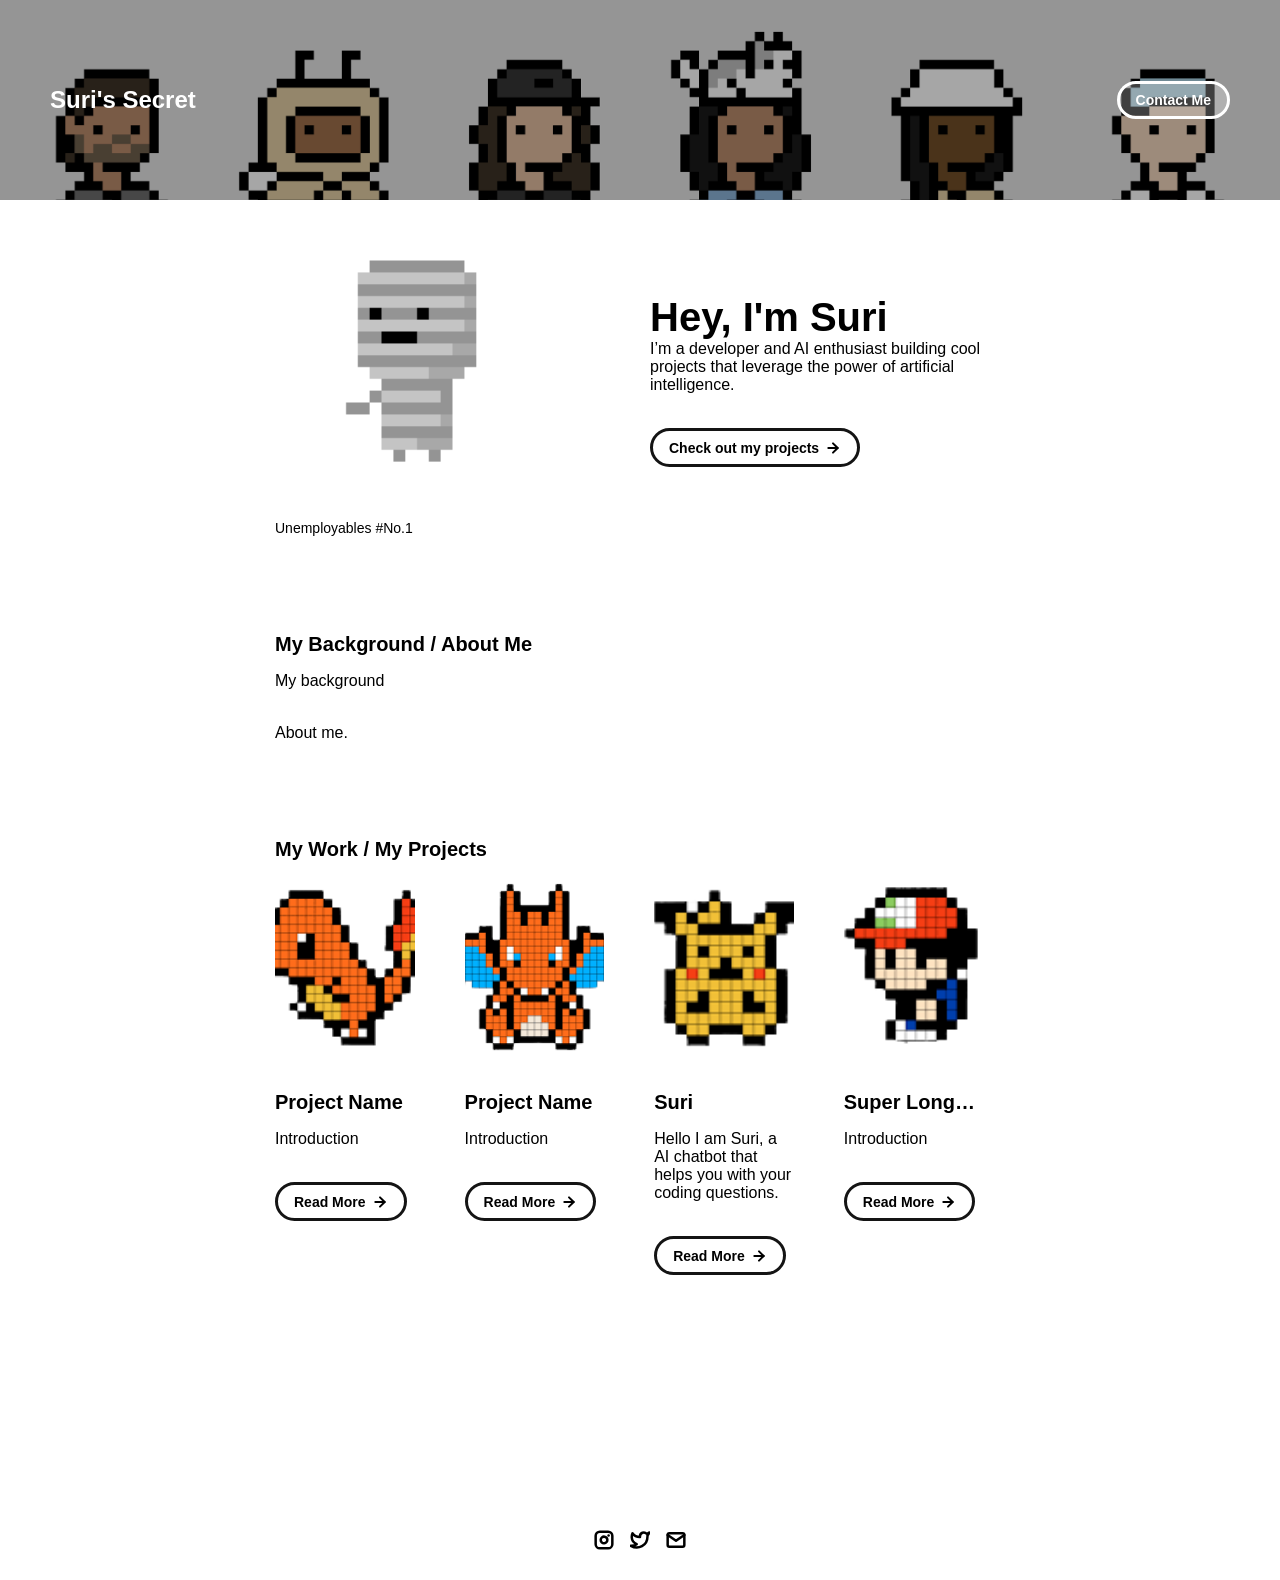
==== index.html @ 91a8538d "css adjust" ====
<!DOCTYPE html>
<html lang="en">
	<head>
		<meta charset="utf-8">

    <!-- 
      TODO

      Upload your Unemployable (or whatever photo you like) to the assets/images folder
      and change the name of the image below to match the uploaded one

      Change the title in the <title> tag to whatever you would like the title of your portfolio to be

      This should be the same across all pages.
     -->
    <link rel="icon" href="./assets/images/p7.png" />
		<title>Suri's Secret</title>
    <meta name="description" content="A portfolio template for the Unemployables community.">
    <meta name="viewport" content="width=device-width, initial-scale=1" />

		<link rel="stylesheet" href="./css/layout.css">
    <link rel="stylesheet" href="./css/typography.css">
    <link rel="stylesheet" href="./css/utilities.css">

		<script defer src="./js/script.js"></script>
	</head>
	<body>
    <!-- NAVBAR -->
    <div class="navbar">
      <a class="nav-title-link" href="./index.html">
        <!-- TODO - Change the "Portfolio Title" to whatever you want displayed in the top left -->
        <span class="nav-title">Suri's Secret</span>
         <!-- TODO - Change the email after 'mailto:' to your email address for contact -->
        <a class="button" href="mailto:whitevans.eth@gmail.com">
          <span class="button-text">Contact Me</span>
        </a>
      </a>
    </div>

    <!-- MAIN PAGE CONTENT -->
    <div id="main-content">

      <!-- PORTFOLIO HEADER -->
      <div id="portfolio-header">
        <div id="portfolio-header-image-container">
          <!-- 
            TODO

            - Change the img "src" attribute to point to the Unemployable image you uploaded (or whatever image).
            - Change the number to point to your Unemployable & replace the OpenSea link with your own
            - If you aren't using an Unemployable as your image, remove the entire "a" element
          -->
          <img src="./assets/images/1.png" class="portfolio-header-image">
          <a class="no-underline" target="_blank" href="https://opensea.io/assets/0xe0be388ab81c47b0f098d2030a1c9ef190691a8a/1311">
            <span class="image-caption">Unemployables #No.1</span>
          </a>
        </div>

          <!-- 
            TODO

            - Change the main-title to whatver you want
            - Change the body-text after that to a quick introduction to what you do
            - Edit the button text if you feel like it. It will link to the projects section below.
          -->
        <div id="portfolio-header-text-container">
            <div class="header-text">
              <span class="main-title">Hey, I'm Suri</span>
              <div class="body-text">I’m a developer and AI enthusiast building cool projects that leverage the power of artificial intelligence.</div>
            </div>
            <a class="button" id="my-work-link">
              <span class="button-text">Check out my projects</span> 
              <image src="./assets/icons/arrow-right.svg" class="right-arrow-icon"/>
            </a>
        </div>
      </div>

      <!-- ABOUT SECTION -->
      <!-- 
        TODO

        - Change the subheader-text to whatever header you want
        - Add paragraphs using the <div class="body-text"></div> elements in the "about-section-content"
      -->
      <div id="about-section">
        <span class="subheader-text">My Background / About Me</span>
        <div class="about-section-content">
          <div class="body-text">My background</div>
          <div class="body-text">About me.</div>
        </div>
      </div>

      <!-- PROJECTS / MY WORK SECTION -->
      <div id="my-work-section">
        <!-- TODO - Change the subheader-text to whatever you want the Projects section header to say -->
        <span class="subheader-text">My Work / My Projects</span>

        <div class="projects-container">
          <!-- 
            TODO

            This is where the project cards live. Here's a base level project card for you to copy:
            <div class="project-card">
              <img src="./assets/images/IMAGE_NAME" class="project-image">
              <div class="project-card-text-container">
                <div class="subheader-text project-title">PROJECT_NAME</div>
                <div class="body-text project-card-text">SMALL_PROJECT_DESCRIPTION</div>
              </div>
              <a class="button" href="./project-pages/PROJECT_PAGE_NAME.html">
                <span class="button-text">Read More</span>
                <image src="./assets/icons/arrow-right.svg" class="right-arrow-icon"/>
              </a>
            </div>

            - To add a project to the this area, copy the above, paste it below this comment, and change the following:
                - IMAGE_NAME: the name of the image file in assets/images
                - PROJECT_NAME: the name of the project (keep it short, it only shows 1 line)
                - SMALL_PROJECT_DESCRIPTION: a quick project description (max 4 lines)
                - PROJECT_PAGE_NAME.html: the html filename for the project (must be in project-pages folder)
          -->
          <div class="project-card">
            <img src="./assets/images/p4.png" class="project-image">
            <div class="project-card-text-container">
              <div class="subheader-text project-title">Project Name</div>
              <div class="body-text project-card-text">Introduction</div>
            </div>
            <a class="button" href="./project-pages/project-template.html">
              <span class="button-text">Read More</span>
              <image src="./assets/icons/arrow-right.svg" class="right-arrow-icon"/>
            </a>
          </div>
          <div class="project-card">
            <img src="./assets/images/p3.png" class="project-image">
            <div class="project-card-text-container">
              <div class="subheader-text project-title">Project Name</div>
              <div class="body-text project-card-text">Introduction</div>
            </div>
            <a class="button" href="./project-pages/project-template.html">
              <span class="button-text">Read More</span>
              <image src="./assets/icons/arrow-right.svg" class="right-arrow-icon"/>
            </a>
          </div>
          <div class="project-card">
            <img src="./assets/images/p1.png" class="project-image">
            <div class="project-card-text-container">
              <div class="subheader-text project-title">Suri</div>
              <div class="body-text project-card-text">Hello I am Suri, a AI chatbot that helps you with your coding questions. </div>
            </div>
            <a class="button" href="./project-pages/suri.html">
              <span class="button-text">Read More</span>
              <image src="./assets/icons/arrow-right.svg" class="right-arrow-icon"/>
            </a>
          </div>
          <div class="project-card">
            <img src="./assets/images/p2.png" class="project-image">
            <div class="project-card-text-container">
              <div class="subheader-text project-title">Super Long Project Name That Should be Hidden</div>
              <div class="body-text project-card-text">Introduction</div>
            </div>
            <a class="button" href="./project-pages/project-template.html">
              <span class="button-text">Read More</span>
              <image src="./assets/icons/arrow-right.svg" class="right-arrow-icon"/>
            </a>
            
          </div>
        </div>
      </div>
    </div>

    <!-- FOOTER -->
    <div id="footer">
      <!-- 
        TODO - Change href to your Instagram account (can also delete entire "a" element if no Instagram) 

        This should be the same across all pages.
      -->
      <a class="icon-link" target="_blank" href="https://twitter.com/whitevans_eth">
        <image src="./assets/icons/instagram.svg" class="footer-icon"/>
      </a>
      <!-- 
        TODO - Change href to your Twitter account (can also delete entire "a" element if no Twitter) 
      
        This should be the same across all pages.
      -->
      <a class="icon-link" target="_blank" href="https://twitter.com/whitevans_eth">
        <image src="./assets/icons/twitter.svg" class="footer-icon"/>
      </a>
      <!-- 
        TODO - Change the email after "mailto" to your contact email 
      
        This should be the same across all pages.
      -->
      <a class="icon-link" href="mailto:whitevans.eth@gmail.com">
        <image src="./assets/icons/mail.svg" class="footer-icon"/>
      </a>
    </div>

	</body>
</html>
---- css/layout.css ----
/* =========================
   Global Reset & Base
========================= */

* {
  box-sizing: border-box;
}

html {
  text-size-adjust: none;
  -webkit-text-size-adjust: none;
  -moz-text-size-adjust: none;
  -ms-text-size-adjust: none;
}

body {
  margin: 0;
  -webkit-font-smoothing: antialiased;
  -moz-osx-font-smoothing: grayscale;
}


/* =========================
   Navbar Layout & Hero
========================= */

.navbar {
  position: fixed;
  top: 0;
  left: 0;

  width: 100%;
  height: 200px;

  display: flex;
  justify-content: space-between;
  align-items: center;

  padding: 0 50px;

  background-image: url("../assets/images/profile.png");
  background-size: cover;
  background-position: center;
  background-repeat: no-repeat;

  z-index: 100;
  overflow: hidden;
}

/* 遮罩层 */
.navbar::before {
  content: "";
  position: absolute;
  inset: 0;
  background-color: rgba(0, 0, 0, 0.35);
  z-index: 0;
}

/* navbar 内元素浮到遮罩之上 */
.navbar > * {
  position: relative;
  z-index: 1;
}

/* 导航标题 */
.nav-title {
  font-size: 5rem;
  font-weight: 700;
  color: #ffffff;
  line-height: 1;
}


/* =========================
   Button Visual Override
   （不碰 utilities 的结构）
========================= */

.navbar .button {
  background-color: rgba(255, 255, 255, 0.25);
  color: white;
  border-color: white;
}

.navbar .button:hover {
  background-color: rgba(0, 0, 0, 0.6);
}


/* =========================
   Main Page Layout
========================= */

#main-content {
  margin: 225px 425px;
  display: flex;
  flex-direction: column;
  gap: 96px;
}


/* =========================
   Portfolio Header
========================= */

#portfolio-header {
  display: flex;
  align-items: center;
  gap: 20px;
}

#portfolio-header-image-container {
  flex-basis: 50%;
  display: flex;
  flex-direction: column;
  gap: 10px;
}

.portfolio-header-image {
  width: 80%;
  height: auto;
}

#portfolio-header-text-container {
  flex-basis: 50%;
  display: flex;
  flex-direction: column;
  gap: 34px;
}


/* =========================
   About Section
========================= */

#about-section {
  display: flex;
  flex-direction: column;
  gap: 16px;
}

.about-section-content {
  display: flex;
  flex-direction: column;
  gap: 34px;
}


/* =========================
   Project Section
========================= */

#my-work-section {
  display: flex;
  flex-direction: column;
  gap: 16px;
}

.projects-container {
  display: flex;
  flex-wrap: wrap;
  gap: 34px 50px;
}

/* Project Card */
.project-card {
  max-width: calc((100% - 32px) / 5);
  display: flex;
  flex-direction: column;
  gap: 34px;
}

.project-card-text-container {
  display: flex;
  flex-direction: column;
  gap: 16px;
}

.project-image {
  width: 100%;
  height: 180px;
  object-fit: cover;
  object-position: center;
}


/* =========================
   Project Pages
========================= */

#project-header {
  display: flex;
  flex-direction: column;
  gap: 16px;
}

.project-header-image {
  width: 100%;
  height: auto;
}

#project-details {
  display: flex;
  flex-direction: column;
  gap: 16px;
}

.project-details-content {
  display: flex;
  flex-direction: column;
  gap: 34px;
}


/* Project Gallery */

#project-gallery {
  display: flex;
  flex-direction: column;
  gap: 16px;
}

.project-gallery-content {
  display: flex;
  flex-wrap: wrap;
  gap: 34px 16px;
}

.gallery-image-container {
  width: 100%;
  display: flex;
  flex-direction: column;
  gap: 10px;
}

.gallery-image-container.half-width {
  width: calc((100% - 16px) / 2);
}

.gallery-image {
  width: 100%;
  height: auto;
}


/* =========================
   Responsive Layout
========================= */

/* ≤1600px */
@media (max-width: 1600px) {
  #main-content {
    margin: 225px 275px;
  }
}

/* ≤1200px */
@media (max-width: 1200px) {
  #main-content {
    margin: 225px 175px;
  }
}

/* ≤1000px */
@media (max-width: 1000px) {
  #main-content {
    margin: 225px 75px;
  }
}

/* ≤800px */
@media (max-width: 800px) {
  .navbar {
    height: auto;
    padding: 20px;
    flex-direction: column;
    gap: 12px;
  }

  .nav-title {
    font-size: 2rem;
  }

  #main-content {
    margin: 150px 50px;
  }

  #portfolio-header {
    flex-direction: column;
  }

  .project-card {
    max-width: calc((100% - 16px) / 2);
  }
}

/* ≤600px */
@media (max-width: 600px) {
  #main-content {
    margin: 125px 20px;
  }

  .project-card {
    max-width: 100%;
  }
}
---- css/typography.css ----
body {
  font-family: "Helvetica Neue", Helvetica, Arial, sans-serif;
}

.nav-title {
  font-weight: 700;
  font-size: 24px;
}

.button-text {
  font-size: 14px;
  font-weight: 700;
}

.image-caption {
  font-size: 14px;
  font-weight: 500;
}

.main-title {
  font-size: 40px;
  font-weight: 700;
}

.subheader-text {
  font-size: 20px;
  font-weight: 700;
}

.body-text {
  font-size: 16px;
  font-weight: 500;
}

.project-card-text {
  overflow: hidden;
  text-overflow: ellipsis;
  display: -webkit-box;
  -webkit-line-clamp: 4;
  -webkit-box-orient: vertical;
}

.project-title {
  overflow: hidden;
  text-overflow: ellipsis;
  display: -webkit-box;
  -webkit-line-clamp: 1;
  -webkit-box-orient: vertical;
}
---- css/utilities.css ----
/* =========================
   Icon Utilities
========================= */

.right-arrow-icon {
  width: 16px;
  height: 16px;
  margin-top: 1px;
}

.footer-icon {
  width: 20px;
  height: 20px;
}

/* Icon link hover motion */
a.icon-link {
  display: inline-flex;
  transition: transform 200ms ease-in-out;
}

a.icon-link:hover {
  cursor: pointer;
  transform: rotate(15deg);
}


/* =========================
   Navbar Utilities
========================= */

.navbar {
  padding: 30px 50px;
}

.nav-title-link {
  text-decoration: none;
  color: inherit;
}

.nav-title-link:hover {
  text-decoration: underline;
}


/* =========================
   Button Utilities
========================= */

a.button {
  padding: 8px 16px;
  border: 3px solid #141414;
  border-radius: 50px;

  color: black;
  text-decoration: none;

  display: inline-flex;
  align-items: center;
  gap: 6px;

  width: fit-content;
  transition: background-color 200ms ease, color 200ms ease;
}

a.button:hover {
  cursor: pointer;
  text-decoration: underline;
  text-decoration-thickness: 2px;
}


/* =========================
   Footer Utilities
========================= */

#footer {
  width: 100%;
  padding: 30px 50px;

  display: flex;
  justify-content: center;
  align-items: center;
  gap: 16px;
}


/* =========================
   Link Utilities
========================= */

a.no-underline {
  text-decoration: none;
  color: inherit;
}

a.no-underline:hover {
  cursor: pointer;
  text-decoration: underline;
}


/* =========================
   Responsive Utilities
========================= */

@media (max-width: 800px) {
  .navbar {
    padding: 20px;
  }

  #footer {
    padding: 20px;
  }
}
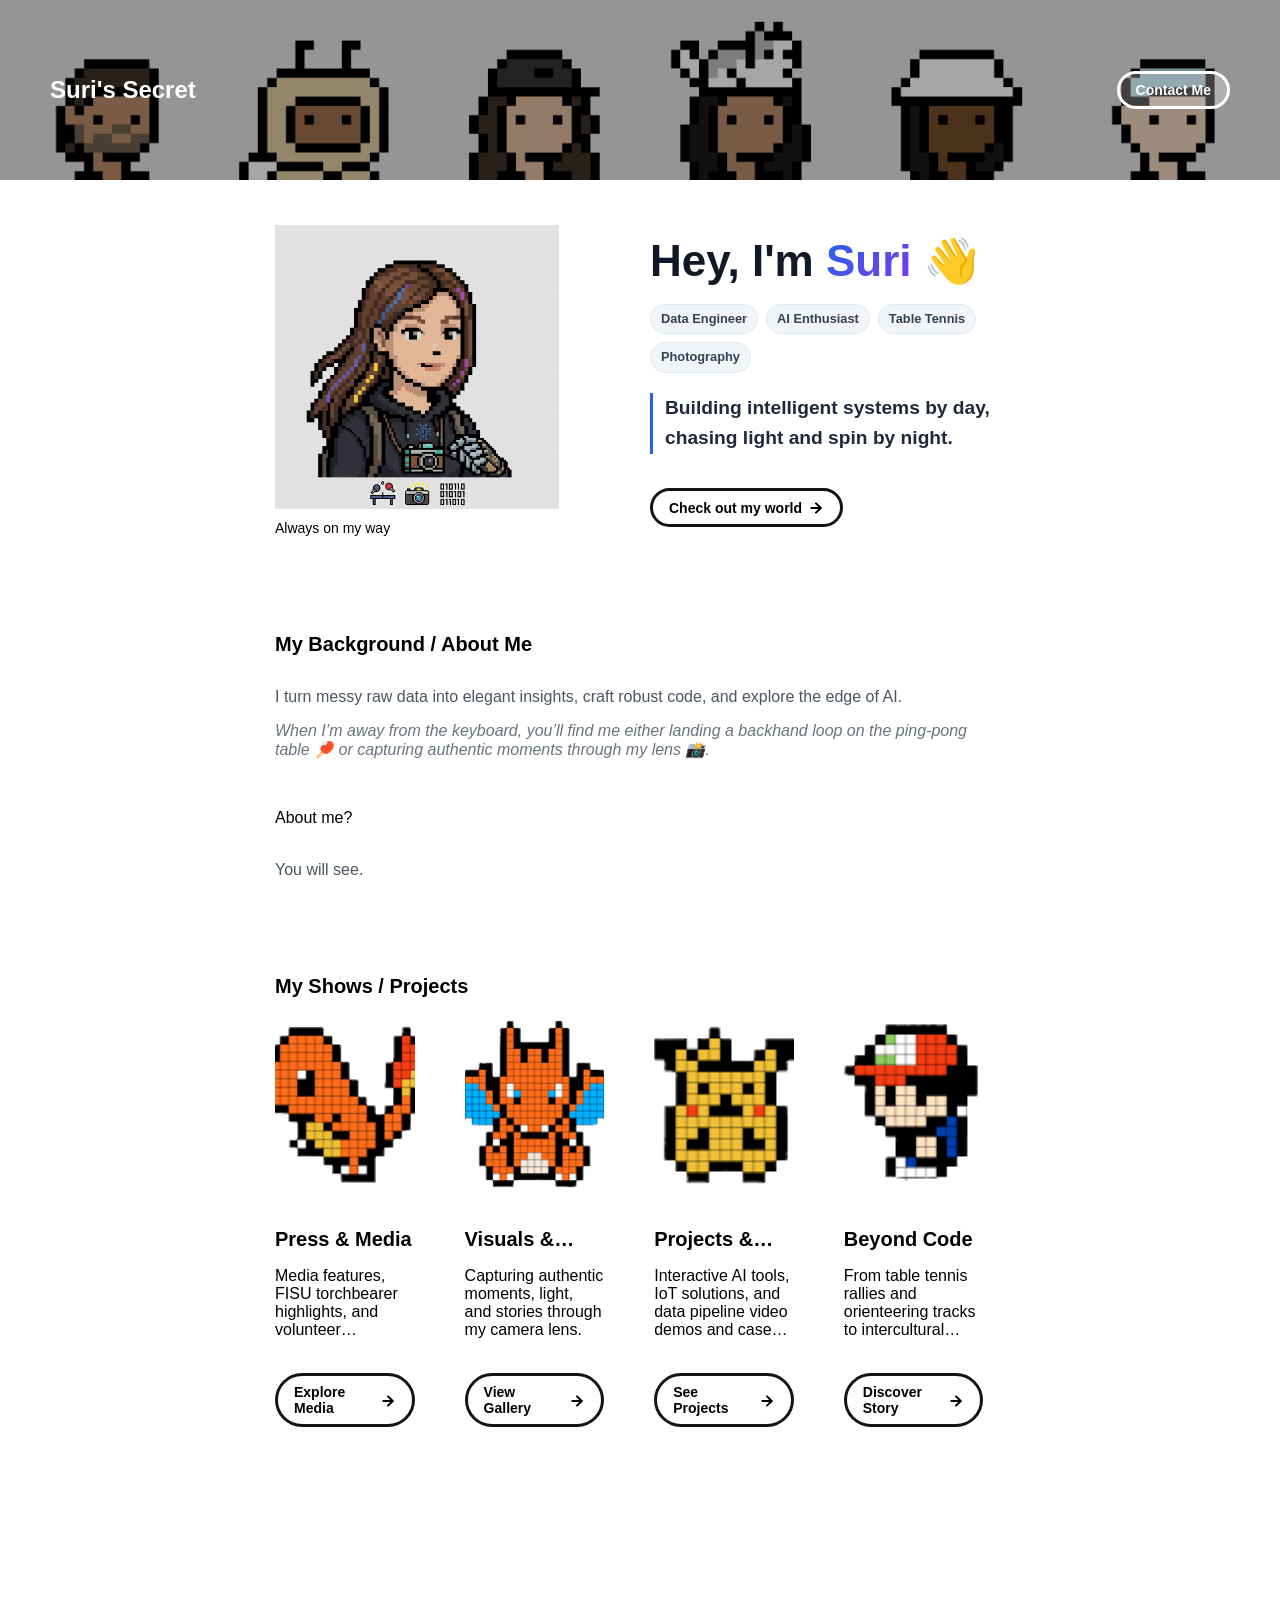
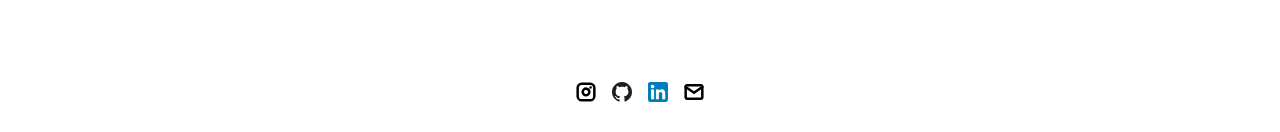
==== commit 767d2ac2: "Update Press & Media module" ====
--- a/index.html
+++ b/index.html
@@ -31,7 +31,7 @@
         <!-- TODO - Change the "Portfolio Title" to whatever you want displayed in the top left -->
         <span class="nav-title">Suri's Secret</span>
          <!-- TODO - Change the email after 'mailto:' to your email address for contact -->
-        <a class="button" href="mailto:whitevans.eth@gmail.com">
+        <a class="button" href="mailto:surichan.study@gmail.com">
           <span class="button-text">Contact Me</span>
         </a>
       </a>
@@ -50,9 +50,9 @@
             - Change the number to point to your Unemployable & replace the OpenSea link with your own
             - If you aren't using an Unemployable as your image, remove the entire "a" element
           -->
-          <img src="./assets/images/1.png" class="portfolio-header-image">
-          <a class="no-underline" target="_blank" href="https://opensea.io/assets/0xe0be388ab81c47b0f098d2030a1c9ef190691a8a/1311">
-            <span class="image-caption">Unemployables #No.1</span>
+          <img src="./assets/images/1.jpeg" class="portfolio-header-image">
+          <a class="no-underline" target="_blank" href="https://github.com/ChanSuri">
+            <span class="image-caption">Always on my way</span>
           </a>
         </div>
 
@@ -63,7 +63,7 @@
             - Change the body-text after that to a quick introduction to what you do
             - Edit the button text if you feel like it. It will link to the projects section below.
           -->
-        <div id="portfolio-header-text-container">
+        <!-- <div id="portfolio-header-text-container">
             <div class="header-text">
               <span class="main-title">Hey, I'm Suri</span>
               <div class="body-text">I’m a developer and AI enthusiast building cool projects that leverage the power of artificial intelligence.</div>
@@ -72,7 +72,32 @@
               <span class="button-text">Check out my projects</span> 
               <image src="./assets/icons/arrow-right.svg" class="right-arrow-icon"/>
             </a>
-        </div>
+        </div> -->
+        <div id="portfolio-header-text-container">
+  <div class="header-text">
+    <h1 class="main-title">Hey, I'm <span class="accent-text">Suri</span> 👋</h1>
+    
+    <div class="body-text">
+      <!-- id Badge groups -->
+      <div class="identity-tags">
+        <span class="tag">Data Engineer</span>
+        <span class="tag">AI Enthusiast</span>
+        <span class="tag">Table Tennis</span>
+        <span class="tag">Photography</span>
+      </div>
+
+      <!-- Introduction -->
+      <p class="hero-tagline">
+        Building intelligent systems by day, chasing light and spin by night.
+      </p>
+    </div>
+  </div>
+
+  <a class="button" id="my-work-link" href="#my-work-section">
+    <span class="button-text">Check out my world</span> 
+    <img src="./assets/icons/arrow-right.svg" class="right-arrow-icon" alt="arrow"/>
+  </a>
+</div>
       </div>
 
       <!-- ABOUT SECTION -->
@@ -85,15 +110,24 @@
       <div id="about-section">
         <span class="subheader-text">My Background / About Me</span>
         <div class="about-section-content">
-          <div class="body-text">My background</div>
-          <div class="body-text">About me.</div>
+          <div class="body-text">
+            <p class="hero-description">
+              I turn messy raw data into elegant insights, craft robust code, and explore the edge of AI.
+            </p>
+
+            <p class="hero-hobbies">
+              When I’m away from the keyboard, you’ll find me either landing a backhand loop on the ping-pong table 🏓 or capturing authentic moments through my lens 📸.
+            </p>
+          </div>
+          <div class="body-text">About me?</div>
+        <div class="hero-description">You will see.</div>
         </div>
       </div>
 
       <!-- PROJECTS / MY WORK SECTION -->
       <div id="my-work-section">
         <!-- TODO - Change the subheader-text to whatever you want the Projects section header to say -->
-        <span class="subheader-text">My Work / My Projects</span>
+        <span class="subheader-text">My Shows / Projects</span>
 
         <div class="projects-container">
           <!-- 
@@ -121,44 +155,44 @@
           <div class="project-card">
             <img src="./assets/images/p4.png" class="project-image">
             <div class="project-card-text-container">
-              <div class="subheader-text project-title">Project Name</div>
-              <div class="body-text project-card-text">Introduction</div>
+              <div class="subheader-text project-title">Press & Media</div>
+              <div class="body-text project-card-text">Media features, FISU torchbearer highlights, and volunteer experiences.</div>
+            </div>
+            <a class="button" href="./project-pages/media.html">
+              <span class="button-text">Explore Media</span>
+              <image src="./assets/icons/arrow-right.svg" class="right-arrow-icon"/>
+            </a>
+          </div>
+          <div class="project-card">
+            <img src="./assets/images/p3.png" class="project-image">
+            <div class="project-card-text-container">
+              <div class="subheader-text project-title">Visuals & Lens</div>
+              <div class="body-text project-card-text">Capturing authentic moments, light, and stories through my camera lens.</div>
+            </div>
+            <a class="button" href="./project-pages/gallery.html">
+              <span class="button-text">View Gallery</span>
+              <image src="./assets/icons/arrow-right.svg" class="right-arrow-icon"/>
+            </a>
+          </div>
+          <div class="project-card">
+            <img src="./assets/images/p1.png" class="project-image">
+            <div class="project-card-text-container">
+              <div class="subheader-text project-title">Projects & Labs</div>
+              <div class="body-text project-card-text">Interactive AI tools, IoT solutions, and data pipeline video demos and case studies. </div>
+            </div>
+            <a class="button" href="./project-pages/suri.html">
+              <span class="button-text">See Projects</span>
+              <image src="./assets/icons/arrow-right.svg" class="right-arrow-icon"/>
+            </a>
+          </div>
+          <div class="project-card">
+            <img src="./assets/images/p2.png" class="project-image">
+            <div class="project-card-text-container">
+              <div class="subheader-text project-title">Beyond Code</div>
+              <div class="body-text project-card-text">From table tennis rallies and orienteering tracks to intercultural living between China and Italy.</div>
             </div>
             <a class="button" href="./project-pages/project-template.html">
-              <span class="button-text">Read More</span>
-              <image src="./assets/icons/arrow-right.svg" class="right-arrow-icon"/>
-            </a>
-          </div>
-          <div class="project-card">
-            <img src="./assets/images/p3.png" class="project-image">
-            <div class="project-card-text-container">
-              <div class="subheader-text project-title">Project Name</div>
-              <div class="body-text project-card-text">Introduction</div>
-            </div>
-            <a class="button" href="./project-pages/project-template.html">
-              <span class="button-text">Read More</span>
-              <image src="./assets/icons/arrow-right.svg" class="right-arrow-icon"/>
-            </a>
-          </div>
-          <div class="project-card">
-            <img src="./assets/images/p1.png" class="project-image">
-            <div class="project-card-text-container">
-              <div class="subheader-text project-title">Suri</div>
-              <div class="body-text project-card-text">Hello I am Suri, a AI chatbot that helps you with your coding questions. </div>
-            </div>
-            <a class="button" href="./project-pages/suri.html">
-              <span class="button-text">Read More</span>
-              <image src="./assets/icons/arrow-right.svg" class="right-arrow-icon"/>
-            </a>
-          </div>
-          <div class="project-card">
-            <img src="./assets/images/p2.png" class="project-image">
-            <div class="project-card-text-container">
-              <div class="subheader-text project-title">Super Long Project Name That Should be Hidden</div>
-              <div class="body-text project-card-text">Introduction</div>
-            </div>
-            <a class="button" href="./project-pages/project-template.html">
-              <span class="button-text">Read More</span>
+              <span class="button-text">Discover Story</span>
               <image src="./assets/icons/arrow-right.svg" class="right-arrow-icon"/>
             </a>
             
@@ -174,23 +208,16 @@
 
         This should be the same across all pages.
       -->
-      <a class="icon-link" target="_blank" href="https://twitter.com/whitevans_eth">
+      <a class="icon-link" target="_blank" href="https://www.instagram.com/sssuriiii/">
         <image src="./assets/icons/instagram.svg" class="footer-icon"/>
       </a>
-      <!-- 
-        TODO - Change href to your Twitter account (can also delete entire "a" element if no Twitter) 
-      
-        This should be the same across all pages.
-      -->
-      <a class="icon-link" target="_blank" href="https://twitter.com/whitevans_eth">
-        <image src="./assets/icons/twitter.svg" class="footer-icon"/>
-      </a>
-      <!-- 
-        TODO - Change the email after "mailto" to your contact email 
-      
-        This should be the same across all pages.
-      -->
-      <a class="icon-link" href="mailto:whitevans.eth@gmail.com">
+      <a class="icon-link" target="_blank" href="https://github.com/ChanSuri">
+        <img src="./assets/icons/github.svg" class="footer-icon" alt="GitHub"/>
+      </a>
+      <a class="icon-link" target="_blank" href="https://www.linkedin.com/in/shuruichen/">
+        <image src="./assets/icons/linkedin.svg" class="footer-icon"/>
+      </a>
+      <a class="icon-link" href="mailto:surichan.study@gmail.com">
         <image src="./assets/icons/mail.svg" class="footer-icon"/>
       </a>
     </div>
--- a/css/layout.css
+++ b/css/layout.css
@@ -30,7 +30,7 @@
   left: 0;
 
   width: 100%;
-  height: 200px;
+  height: 180px;
 
   display: flex;
   justify-content: space-between;
@@ -195,7 +195,7 @@
 }
 
 .project-header-image {
-  width: 100%;
+  width: 50%;
   height: auto;
 }
 
@@ -220,12 +220,14 @@
   gap: 16px;
 }
 
+/* 外层容器 */
 .project-gallery-content {
-  display: flex;
-  flex-wrap: wrap;
-  gap: 34px 16px;
-}
-
+  display: grid;
+  grid-template-columns: repeat(3, 1fr); /* 三列布局 */
+  gap: 34px 16px;                        /* 行间距 24px，列间距 16px */
+}
+
+/* 图片容器 */
 .gallery-image-container {
   width: 100%;
   display: flex;
@@ -233,13 +235,26 @@
   gap: 10px;
 }
 
-.gallery-image-container.half-width {
-  width: calc((100% - 16px) / 2);
-}
-
+/* 图片本身 */
 .gallery-image {
   width: 100%;
-  height: auto;
+  aspect-ratio: 4 / 3;    /* 高度自动跟随宽度 */
+  object-fit: cover;
+  object-position: center;
+  border-radius: 6px;
+}
+
+/* 响应式：tablet 两列，手机一列 */
+@media (max-width: 1000px) {
+  .project-gallery-content {
+    grid-template-columns: repeat(2, 1fr);
+  }
+}
+
+@media (max-width: 600px) {
+  .project-gallery-content {
+    grid-template-columns: 1fr;
+  }
 }
 
 
@@ -304,3 +319,313 @@
     max-width: 100%;
   }
 }
+
+/* =========================
+   Portfolio Header Enhancements
+========================= */
+
+/* 1. 标题与渐变/高亮色彩 */
+.header-text .main-title {
+  font-size: 2.75rem;
+  font-weight: 800;
+  color: #111827;
+  margin: 0;
+  line-height: 1.2;
+}
+
+.header-text .accent-text {
+  background: linear-gradient(135deg, #2563eb, #7c3aed);
+  -webkit-background-clip: text;
+  -webkit-text-fill-color: transparent;
+}
+
+/* 2. Body Text 容器整体排版 */
+.header-text .body-text {
+  display: flex;
+  flex-direction: column;
+  gap: 16px; /* 保持与你整体设计一致的间距 */
+  margin-top: 16px;
+  font-size: 1.05rem;
+  line-height: 1.6;
+  color: #4b5563;
+}
+
+/* 清除默认 p 标签外边距 */
+.header-text .body-text p {
+  margin: 0;
+}
+
+/* 3. 多重身份 Badge 标签 */
+.identity-tags {
+  display: flex;
+  flex-wrap: wrap;
+  gap: 8px;
+  margin-bottom: 4px;
+}
+
+.identity-tags .tag {
+  font-size: 0.8rem;
+  font-weight: 600;
+  padding: 4px 10px;
+  background-color: #f1f5f9;
+  color: #334155;
+  border-radius: 20px;
+  border: 1px solid #e2e8f0;
+  transition: all 0.2s ease;
+}
+
+.identity-tags .tag:hover {
+  background-color: #e2e8f0;
+  color: #0f172a;
+}
+
+/* 4. 重点 Slogan 金句样式 */
+.hero-tagline {
+  font-size: 1.2rem;
+  font-weight: 600;
+  color: #1e293b;
+  border-left: 3px solid #2563eb;
+  padding-left: 12px;
+}
+
+.hero-description {
+  color: #4b5563;
+}
+
+.hero-hobbies {
+  color: #6b7280;
+  font-style: italic;
+}
+
+/* 5. 按钮 Hover 细节增强（平滑平移与图标微动） */
+#portfolio-header-text-container .button {
+  transition: transform 0.2s ease, background-color 0.2s ease;
+}
+
+#portfolio-header-text-container .button:hover {
+  transform: translateY(-2px);
+}
+
+#portfolio-header-text-container .button:hover .right-arrow-icon {
+  transform: translateX(4px);
+}
+
+.right-arrow-icon {
+  transition: transform 0.2s ease;
+  /* filter: brightness(0) invert(1); */
+}
+
+
+/* =========================
+   Media Page Modern Styles
+========================= */
+
+/* FISU 跳转卡片 */
+.fisu-link-card {
+  display: flex;
+  justify-content: space-between;
+  align-items: center;
+  padding: 30px;
+  background: linear-gradient(135deg, #1e293b, #0f172a);
+  color: #ffffff;
+  border-radius: 12px;
+  margin: 20px 0;
+  box-shadow: 0 10px 25px rgba(0, 0, 0, 0.15);
+}
+
+.fisu-link-info h3 {
+  margin: 8px 0;
+  font-size: 1.3rem;
+  color: #ffffff;
+}
+
+.fisu-link-info p {
+  margin: 0;
+  color: #94a3b8;
+  font-size: 0.95rem;
+}
+
+/* FISU button styling */
+.fisu-link-card .primary-button {
+  background-color: #ffffff;
+  color: #1a1a1a;
+  border: 1px solid #ffffff;
+
+  transition: transform 0.2s ease,
+              background-color 0.2s ease,
+              color 0.2s ease;
+}
+
+/* Button hover effect */
+.fisu-link-card .primary-button:hover {
+  background-color: #e6e6e6;
+  color: #000000;
+  transform: translateY(-2px);
+}
+
+/* Arrow styling */
+.fisu-link-card .right-arrow-icon {
+  filter: brightness(0);
+  transition: transform 0.2s ease;
+}
+
+/* Arrow animation */
+.fisu-link-card .primary-button:hover .right-arrow-icon {
+  transform: translateX(4px);
+}
+
+.fisu-badge {
+  display: inline-block;
+  padding: 4px 10px;
+  background-color: rgba(59, 130, 246, 0.2);
+  color: #60a5fa;
+  border: 1px solid rgba(59, 130, 246, 0.4);
+  border-radius: 20px;
+  font-size: 0.75rem;
+  font-weight: 600;
+  text-transform: uppercase;
+}
+
+/* 视频网格排版 */
+#video-section {
+  display: flex;
+  flex-direction: column;
+  gap: 20px;
+  margin-top: 20px;
+}
+
+.video-grid {
+  display: grid;
+  grid-template-columns: repeat(3, 1fr);
+  gap: 24px;
+}
+
+.video-card {
+  display: flex;
+  flex-direction: column;
+  background-color: #f8fafc;
+  border: 1px solid #e2e8f0;
+  border-radius: 12px;
+  overflow: hidden;
+  transition: transform 0.3s ease, box-shadow 0.3s ease;
+}
+
+.video-card:hover {
+  transform: translateY(-4px);
+  box-shadow: 0 12px 20px rgba(0, 0, 0, 0.08);
+}
+
+.video-wrapper {
+  position: relative;
+  width: 100%;
+  aspect-ratio: 16 / 9;
+  background-color: #000;
+}
+
+.video-wrapper video,
+.video-wrapper iframe {
+  width: 100%;
+  height: 100%;
+  object-fit: cover;
+  border: none;
+}
+
+.video-meta {
+  padding: 16px;
+  display: flex;
+  flex-direction: column;
+  gap: 8px;
+}
+
+.video-meta h4 {
+  margin: 0;
+  font-size: 1rem;
+  color: #0f172a;
+}
+
+.video-meta p {
+  margin: 0;
+  font-size: 0.85rem;
+  color: #64748b;
+  line-height: 1.4;
+}
+
+/* 媒体标签颜色 */
+.media-tag {
+  font-size: 0.75rem;
+  font-weight: 700;
+  padding: 2px 8px;
+  border-radius: 4px;
+  width: fit-content;
+}
+
+.media-tag.cctv {
+  background-color: #fee2e2;
+  color: #dc2626;
+}
+
+.media-tag.phoenix {
+  background-color: #fef3c7;
+  color: #d97706;
+}
+
+/* 响应式调整 */
+@media (max-width: 1000px) {
+  .video-grid {
+    grid-template-columns: repeat(2, 1fr);
+  }
+  .fisu-link-card {
+    flex-direction: column;
+    align-items: flex-start;
+    gap: 20px;
+  }
+}
+
+/* =========================
+   Media Row (Fixed Height, Aspect-Width)
+========================= */
+
+.media-row-container {
+  display: flex;
+  gap: 20px; /* 照片与视频之间的间距 */
+  justify-content: flex-start; /* 顶部/左侧对齐，紧凑排列 */
+  align-items: center; /* 垂直居中对齐 */
+  
+  /* 给容器一个固定高度，照片和视频将以此高度为基准缩放 */
+  /* 你可以根据需要调整这个数值 */
+  height: 400px; 
+
+  width: 100%;
+  margin-top: 24px;
+}
+
+/* 强制两者高度均为容器高度，画面比例正确，宽度自适应 */
+.media-row-container .project-header-image,
+.media-row-container .project-header-video {
+  height: 100%;      /* 高度与容器对齐 */
+  width: auto;       /* 宽度随高度自适应缩放 */
+  flex: none;        /* 关键：不让 Flex 伸缩 */
+  
+  /* 确保画面不被拉伸，比例正确。
+     - contain: 完整展示，可能有黑边
+     - cover: 裁切（crop），铺满，更现代化
+     推荐使用 cover。 */
+  object-fit: cover; 
+  
+  border-radius: 8px; /* 优雅的圆角 */
+}
+
+/* 响应式适配：在手机或窄屏下自动变为上下堆叠 */
+@media (max-width: 800px) {
+  .media-row-container {
+    height: auto;    /* 响应式下取消固定高度 */
+    flex-direction: column;
+    align-items: flex-start;
+  }
+  .media-row-container .project-header-image,
+  .media-row-container .project-header-video {
+    width: 100%;     /* 变为单列 */
+    height: auto;    /* 高度（长度）变为自适应 */
+    aspect-ratio: auto; /* 响应式下不使用固定比例 */
+  }
+}
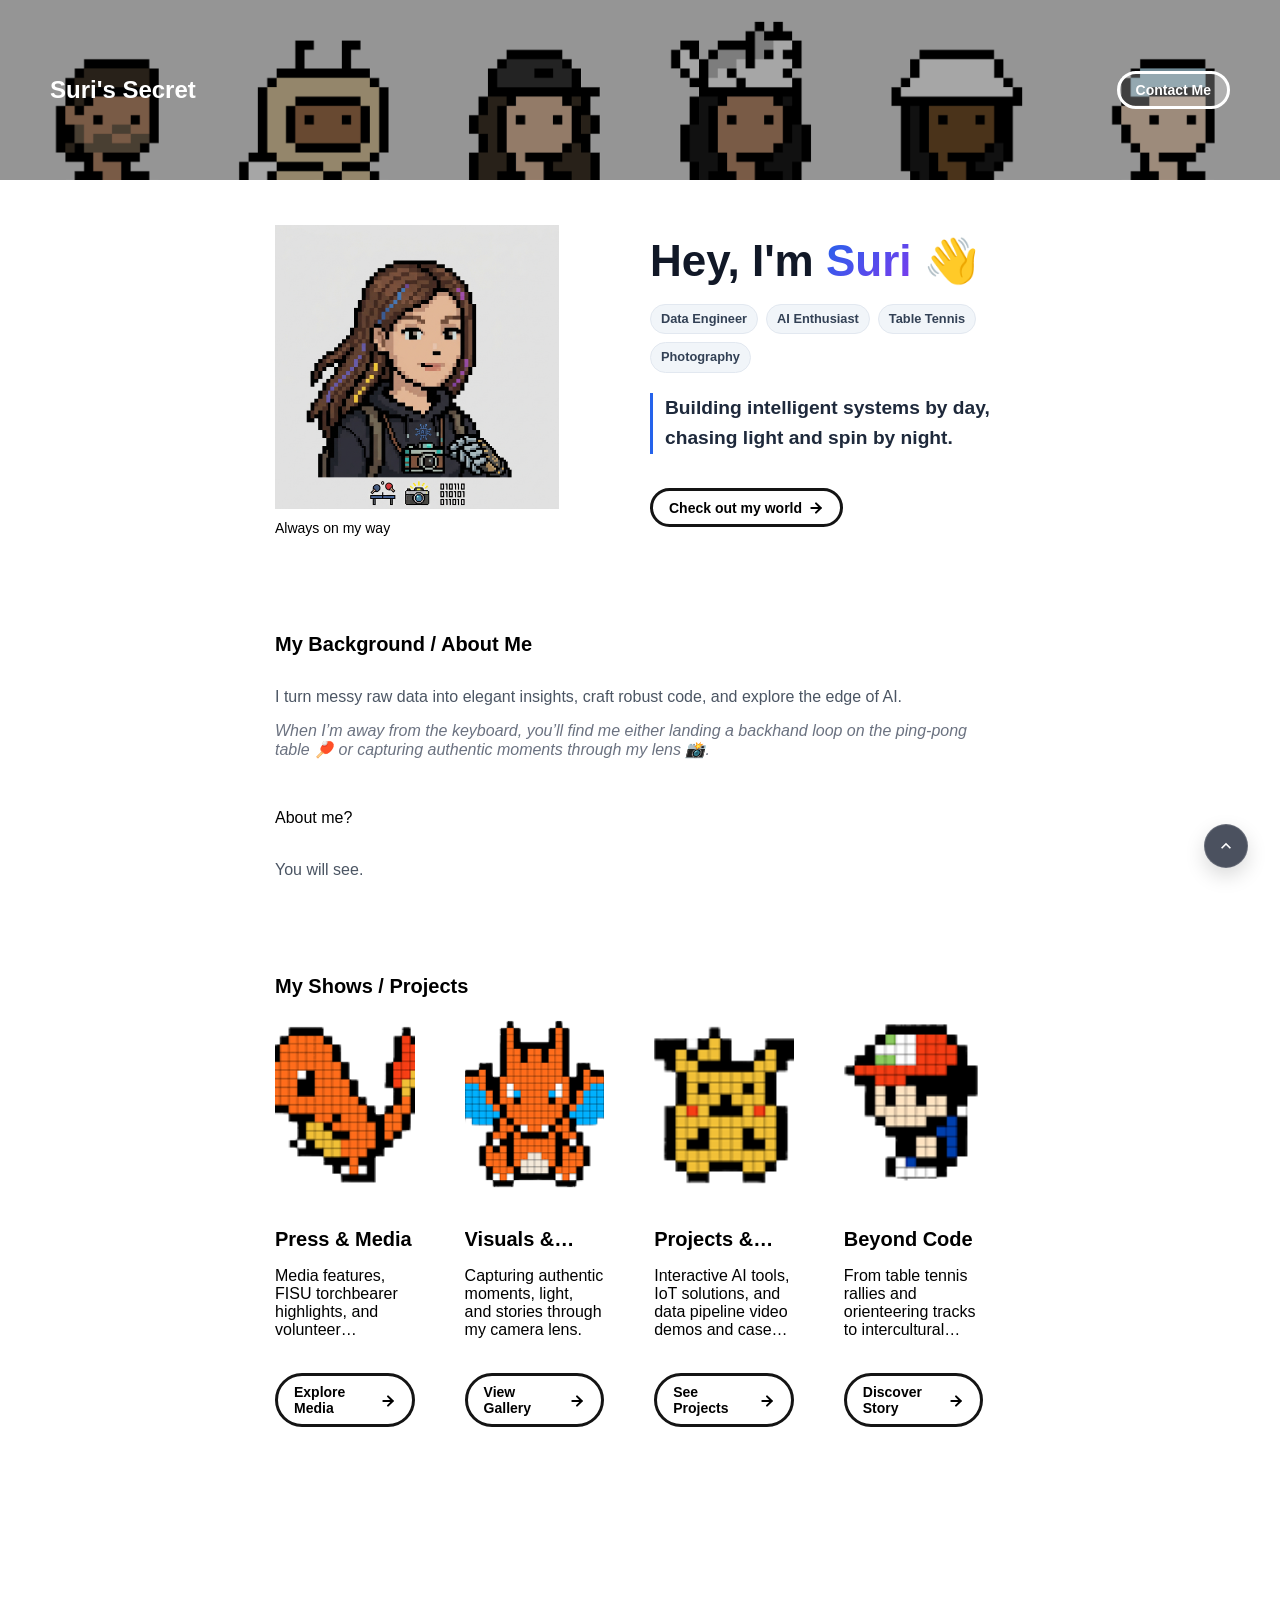
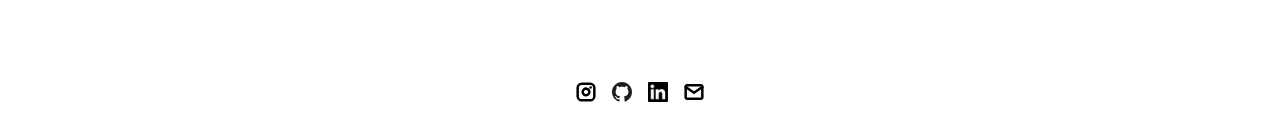
==== commit 5f276548: "Add back to mainpage and rolling back to the top" ====
--- a/index.html
+++ b/index.html
@@ -180,7 +180,7 @@
               <div class="subheader-text project-title">Projects & Labs</div>
               <div class="body-text project-card-text">Interactive AI tools, IoT solutions, and data pipeline video demos and case studies. </div>
             </div>
-            <a class="button" href="./project-pages/suri.html">
+            <a class="button" href="./project-pages/project.html">
               <span class="button-text">See Projects</span>
               <image src="./assets/icons/arrow-right.svg" class="right-arrow-icon"/>
             </a>
@@ -191,7 +191,7 @@
               <div class="subheader-text project-title">Beyond Code</div>
               <div class="body-text project-card-text">From table tennis rallies and orienteering tracks to intercultural living between China and Italy.</div>
             </div>
-            <a class="button" href="./project-pages/project-template.html">
+            <a class="button" href="./project-pages/hobby.html">
               <span class="button-text">Discover Story</span>
               <image src="./assets/icons/arrow-right.svg" class="right-arrow-icon"/>
             </a>
@@ -215,7 +215,7 @@
         <img src="./assets/icons/github.svg" class="footer-icon" alt="GitHub"/>
       </a>
       <a class="icon-link" target="_blank" href="https://www.linkedin.com/in/shuruichen/">
-        <image src="./assets/icons/linkedin.svg" class="footer-icon"/>
+        <image src="./assets/icons/linkedin.png" class="footer-icon"/>
       </a>
       <a class="icon-link" href="mailto:surichan.study@gmail.com">
         <image src="./assets/icons/mail.svg" class="footer-icon"/>
--- a/css/layout.css
+++ b/css/layout.css
@@ -194,11 +194,6 @@
   gap: 16px;
 }
 
-.project-header-image {
-  width: 50%;
-  height: auto;
-}
-
 #project-details {
   display: flex;
   flex-direction: column;
@@ -211,6 +206,48 @@
   gap: 34px;
 }
 
+/* =========================
+   Media Row: Video + Image
+========================= */
+
+.media-row-container {
+  display: flex;
+  align-items: center;
+  gap: 20px;
+  width: 100%;
+  height: 400px;
+  margin-top: 24px;
+}
+
+/* Shared image and video styles */
+.media-row-container .project-header-image,
+.media-row-container .project-header-video {
+  display: block;
+  flex: 0 1 auto;
+  min-width: 0;
+  height: 100%;
+  width: auto;
+  max-width: 100%;
+  object-fit: cover;
+  border-radius: 8px;
+}
+
+/* Responsive: stack vertically on mobile */
+@media (max-width: 800px) {
+  .media-row-container {
+    flex-direction: column;
+    align-items: stretch;
+    height: auto;
+    gap: 16px;
+  }
+
+  .media-row-container .project-header-image,
+  .media-row-container .project-header-video {
+    width: 100%;
+    height: auto;
+    flex: none;
+  }
+}
 
 /* Project Gallery */
 
@@ -515,19 +552,22 @@
   box-shadow: 0 12px 20px rgba(0, 0, 0, 0.08);
 }
 
+
 .video-wrapper {
   position: relative;
   width: 100%;
   aspect-ratio: 16 / 9;
-  background-color: #000;
-}
-
-.video-wrapper video,
-.video-wrapper iframe {
+  overflow: hidden;
+  border-radius: 8px;
+  background: #000;
+}
+
+.video-wrapper iframe,
+.video-wrapper video {
+  display: block;
   width: 100%;
   height: 100%;
-  object-fit: cover;
-  border: none;
+  border: 0;
 }
 
 .video-meta {
@@ -581,51 +621,89 @@
   }
 }
 
-/* =========================
-   Media Row (Fixed Height, Aspect-Width)
-========================= */
-
-.media-row-container {
-  display: flex;
-  gap: 20px; /* 照片与视频之间的间距 */
-  justify-content: flex-start; /* 顶部/左侧对齐，紧凑排列 */
-  align-items: center; /* 垂直居中对齐 */
-  
-  /* 给容器一个固定高度，照片和视频将以此高度为基准缩放 */
-  /* 你可以根据需要调整这个数值 */
-  height: 400px; 
-
-  width: 100%;
-  margin-top: 24px;
-}
-
-/* 强制两者高度均为容器高度，画面比例正确，宽度自适应 */
-.media-row-container .project-header-image,
-.media-row-container .project-header-video {
-  height: 100%;      /* 高度与容器对齐 */
-  width: auto;       /* 宽度随高度自适应缩放 */
-  flex: none;        /* 关键：不让 Flex 伸缩 */
-  
-  /* 确保画面不被拉伸，比例正确。
-     - contain: 完整展示，可能有黑边
-     - cover: 裁切（crop），铺满，更现代化
-     推荐使用 cover。 */
-  object-fit: cover; 
-  
-  border-radius: 8px; /* 优雅的圆角 */
-}
-
-/* 响应式适配：在手机或窄屏下自动变为上下堆叠 */
-@media (max-width: 800px) {
-  .media-row-container {
-    height: auto;    /* 响应式下取消固定高度 */
-    flex-direction: column;
-    align-items: flex-start;
-  }
-  .media-row-container .project-header-image,
-  .media-row-container .project-header-video {
-    width: 100%;     /* 变为单列 */
-    height: auto;    /* 高度（长度）变为自适应 */
-    aspect-ratio: auto; /* 响应式下不使用固定比例 */
+/* =========================================================
+   Modern Floating Navigation (Back to Top & Home)
+========================================================= */
+
+/* 悬浮控制组件容器 */
+.floating-nav-container {
+  position: fixed;
+  bottom: 32px;
+  right: 32px;
+  display: flex;
+  flex-direction: column;
+  gap: 12px;
+  z-index: 999;
+}
+
+/* 通用悬浮圆形按钮样式 */
+.float-btn {
+  width: 44px;
+  height: 44px;
+  border-radius: 50%;
+  background: rgba(15, 23, 42, 0.75); /* 深色半透明 */
+  color: #ffffff;
+  border: 1px solid rgba(255, 255, 255, 0.15);
+  backdrop-filter: blur(8px); /* 现代毛玻璃效果 */
+  -webkit-backdrop-filter: blur(8px);
+  box-shadow: 0 8px 20px rgba(0, 0, 0, 0.15);
+  cursor: pointer;
+  display: flex;
+  align-items: center;
+  justify-content: center;
+  text-decoration: none;
+  font-size: 1.1rem;
+  transition: all 0.3s cubic-bezier(0.4, 0, 0.2, 1);
+  opacity: 1;
+}
+
+/* Hover 浮动微动效 */
+.float-btn:hover {
+  background: rgba(15, 23, 42, 0.95);
+  transform: translateY(-3px);
+  box-shadow: 0 12px 24px rgba(0, 0, 0, 0.25);
+  border-color: rgba(255, 255, 255, 0.4);
+}
+
+/* 回到顶部按钮（默认隐藏，滚动后自动显示） */
+#back-to-top-btn {
+  opacity: 0;
+  visibility: hidden;
+  pointer-events: none;
+}
+
+/* 显示状态 */
+#back-to-top-btn.visible {
+  opacity: 1;
+  visibility: visible;
+  pointer-events: auto;
+}
+
+/* 按钮内 SVG 图标 */
+.float-btn svg {
+  width: 20px;
+  height: 20px;
+  fill: currentColor;
+  transition: transform 0.2s ease;
+}
+
+#back-to-top-btn:hover svg {
+  transform: translateY(-2px);
+}
+
+.float-home-btn:hover svg {
+  transform: scale(1.1);
+}
+
+/* 移动端尺寸自适应 */
+@media (max-width: 600px) {
+  .floating-nav-container {
+    bottom: 20px;
+    right: 20px;
+    gap: 10px;
+  }
+  .float-btn {
+    width: 40px;
+    height: 40px;
   }
 }
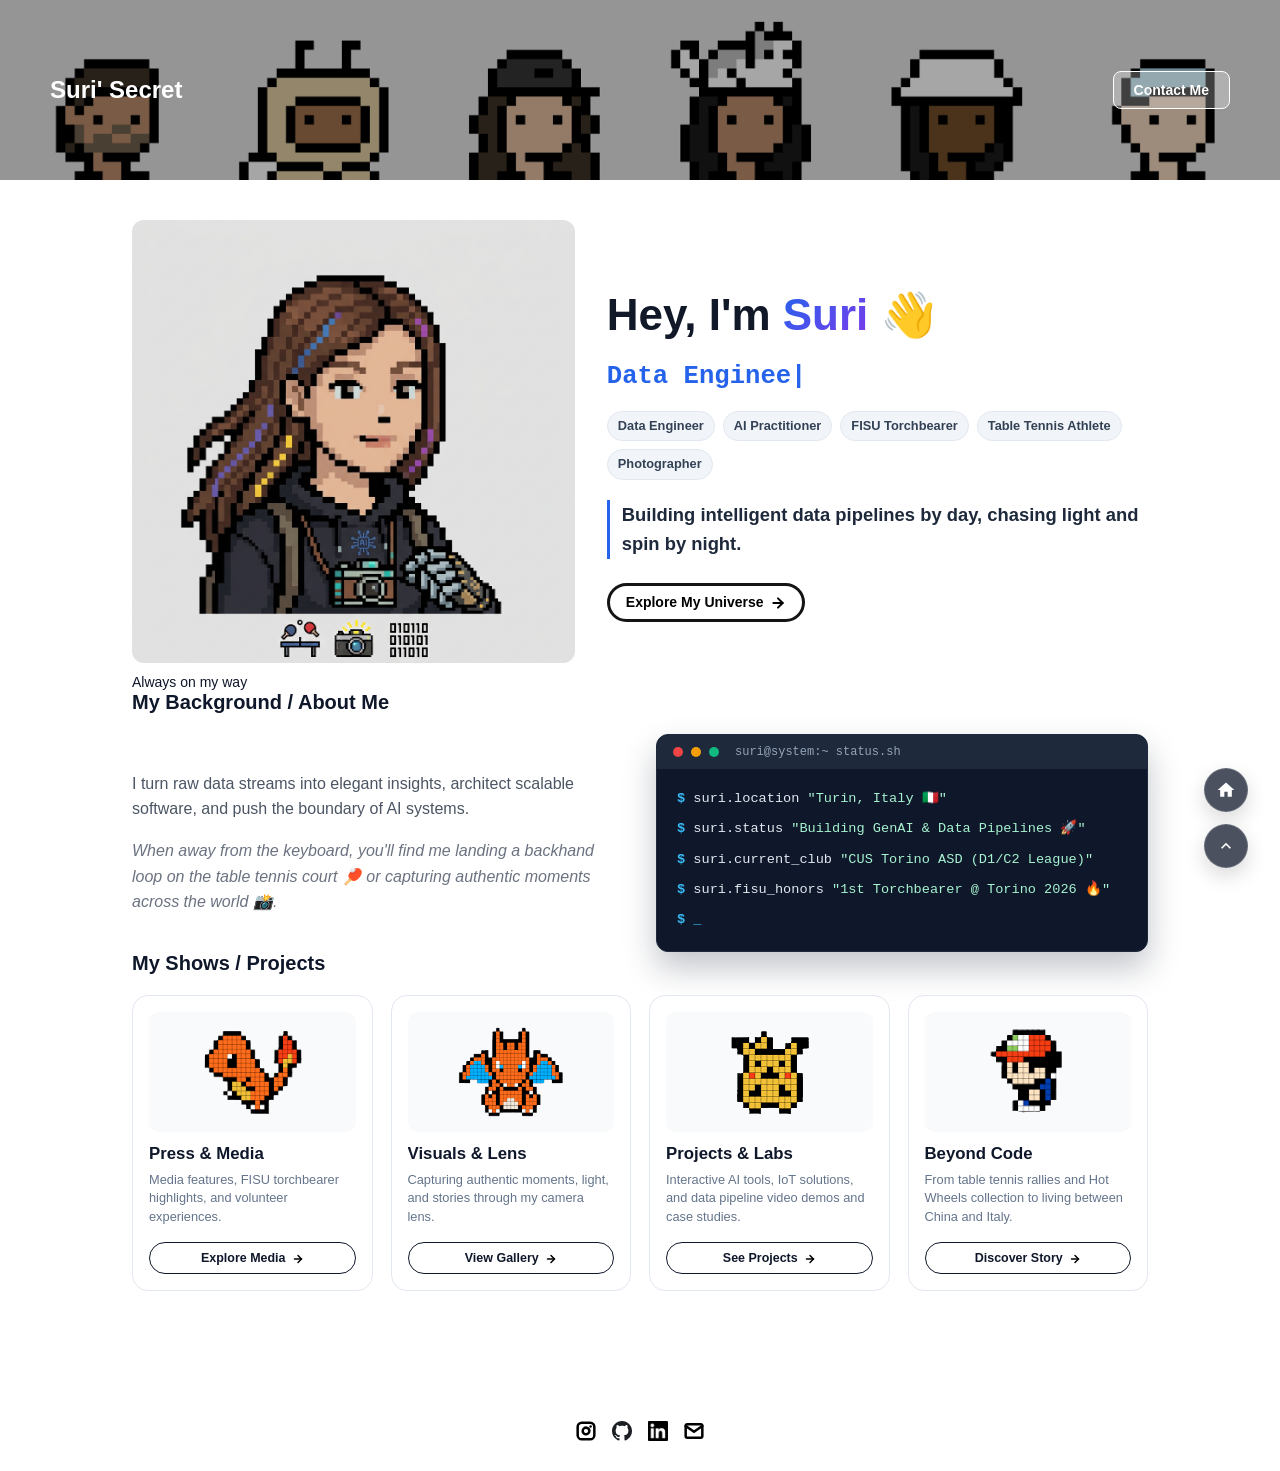
==== commit e216d924: "Fix the footer module and update the css file for index" ====
--- a/index.html
+++ b/index.html
@@ -1,39 +1,26 @@
 <!DOCTYPE html>
 <html lang="en">
-	<head>
-		<meta charset="utf-8">
-
-    <!-- 
-      TODO
-
-      Upload your Unemployable (or whatever photo you like) to the assets/images folder
-      and change the name of the image below to match the uploaded one
-
-      Change the title in the <title> tag to whatever you would like the title of your portfolio to be
-
-      This should be the same across all pages.
-     -->
+  <head>
+    <meta charset="utf-8">
     <link rel="icon" href="./assets/images/p7.png" />
-		<title>Suri's Secret</title>
-    <meta name="description" content="A portfolio template for the Unemployables community.">
+    <title>Suri Chen | Personal Portfolio</title>
+    <meta name="description" content="Personal Portfolio of Suri Chen - Data Engineer, AI Enthusiast, Athlete & Photographer">
     <meta name="viewport" content="width=device-width, initial-scale=1" />
 
-		<link rel="stylesheet" href="./css/layout.css">
+    <link rel="stylesheet" href="./css/layout.css">
     <link rel="stylesheet" href="./css/typography.css">
     <link rel="stylesheet" href="./css/utilities.css">
 
-		<script defer src="./js/script.js"></script>
-	</head>
-	<body>
+    <script defer src="./js/script.js"></script>
+  </head>
+  <body>
     <!-- NAVBAR -->
     <div class="navbar">
       <a class="nav-title-link" href="./index.html">
-        <!-- TODO - Change the "Portfolio Title" to whatever you want displayed in the top left -->
-        <span class="nav-title">Suri's Secret</span>
-         <!-- TODO - Change the email after 'mailto:' to your email address for contact -->
-        <a class="button" href="mailto:surichan.study@gmail.com">
-          <span class="button-text">Contact Me</span>
-        </a>
+        <span class="nav-title">Suri' Secret</span>
+      </a>
+      <a class="button" href="mailto:surichan.study@gmail.com">
+        <span class="button-text">Contact Me</span>
       </a>
     </div>
 
@@ -43,159 +30,132 @@
       <!-- PORTFOLIO HEADER -->
       <div id="portfolio-header">
         <div id="portfolio-header-image-container">
-          <!-- 
-            TODO
-
-            - Change the img "src" attribute to point to the Unemployable image you uploaded (or whatever image).
-            - Change the number to point to your Unemployable & replace the OpenSea link with your own
-            - If you aren't using an Unemployable as your image, remove the entire "a" element
-          -->
-          <img src="./assets/images/1.jpeg" class="portfolio-header-image">
+          <img src="./assets/images/1.jpeg" class="portfolio-header-image" alt="Suri Profile">
           <a class="no-underline" target="_blank" href="https://github.com/ChanSuri">
             <span class="image-caption">Always on my way</span>
           </a>
         </div>
 
-          <!-- 
-            TODO
-
-            - Change the main-title to whatver you want
-            - Change the body-text after that to a quick introduction to what you do
-            - Edit the button text if you feel like it. It will link to the projects section below.
-          -->
-        <!-- <div id="portfolio-header-text-container">
-            <div class="header-text">
-              <span class="main-title">Hey, I'm Suri</span>
-              <div class="body-text">I’m a developer and AI enthusiast building cool projects that leverage the power of artificial intelligence.</div>
-            </div>
-            <a class="button" id="my-work-link">
-              <span class="button-text">Check out my projects</span> 
-              <image src="./assets/icons/arrow-right.svg" class="right-arrow-icon"/>
-            </a>
-        </div> -->
         <div id="portfolio-header-text-container">
-  <div class="header-text">
-    <h1 class="main-title">Hey, I'm <span class="accent-text">Suri</span> 👋</h1>
-    
-    <div class="body-text">
-      <!-- id Badge groups -->
-      <div class="identity-tags">
-        <span class="tag">Data Engineer</span>
-        <span class="tag">AI Enthusiast</span>
-        <span class="tag">Table Tennis</span>
-        <span class="tag">Photography</span>
+          <div class="header-text">
+            <!-- 炫酷打字机动态效果 -->
+            <h1 class="main-title">
+              Hey, I'm <span class="accent-text">Suri</span> 👋<br>
+              <span class="typing-text-wrapper">
+                <span id="typing-text"></span><span class="typing-cursor">|</span>
+              </span>
+            </h1>
+            
+            <div class="body-text">
+              <!-- ID Badge groups -->
+              <div class="identity-tags">
+                <span class="tag">Data Engineer</span>
+                <span class="tag">AI Practitioner</span>
+                <span class="tag">FISU Torchbearer</span>
+                <span class="tag">Table Tennis Athlete</span>
+                <span class="tag">Photographer</span>
+              </div>
+
+              <!-- Introduction -->
+              <p class="hero-tagline">
+                Building intelligent data pipelines by day, chasing light and spin by night.
+              </p>
+            </div>
+          </div>
+
+          <a class="button" id="my-work-link" href="#my-work-section">
+            <span class="button-text">Explore My Universe</span> 
+            <img src="./assets/icons/arrow-right.svg" class="right-arrow-icon" alt="arrow"/>
+          </a>
+        </div>
       </div>
 
-      <!-- Introduction -->
-      <p class="hero-tagline">
-        Building intelligent systems by day, chasing light and spin by night.
-      </p>
-    </div>
-  </div>
-
-  <a class="button" id="my-work-link" href="#my-work-section">
-    <span class="button-text">Check out my world</span> 
-    <img src="./assets/icons/arrow-right.svg" class="right-arrow-icon" alt="arrow"/>
-  </a>
-</div>
-      </div>
-
-      <!-- ABOUT SECTION -->
-      <!-- 
-        TODO
-
-        - Change the subheader-text to whatever header you want
-        - Add paragraphs using the <div class="body-text"></div> elements in the "about-section-content"
-      -->
+      <!-- ABOUT SECTION WITH TECH TERMINAL (极客终端窗口) -->
       <div id="about-section">
         <span class="subheader-text">My Background / About Me</span>
-        <div class="about-section-content">
-          <div class="body-text">
-            <p class="hero-description">
-              I turn messy raw data into elegant insights, craft robust code, and explore the edge of AI.
-            </p>
-
-            <p class="hero-hobbies">
-              When I’m away from the keyboard, you’ll find me either landing a backhand loop on the ping-pong table 🏓 or capturing authentic moments through my lens 📸.
-            </p>
-          </div>
-          <div class="body-text">About me?</div>
-        <div class="hero-description">You will see.</div>
+        
+        <div class="about-grid-container">
+          <div class="about-section-content">
+            <div class="body-text">
+              <p class="hero-description">
+                I turn raw data streams into elegant insights, architect scalable software, and push the boundary of AI systems.
+              </p>
+              <p class="hero-hobbies">
+                When away from the keyboard, you'll find me landing a backhand loop on the table tennis court 🏓 or capturing authentic moments across the world 📸.
+              </p>
+            </div>
+          </div>
+
+          <!-- 科技终端/代码控制台卡片 -->
+          <div class="tech-terminal">
+            <div class="terminal-header">
+              <span class="terminal-dot red"></span>
+              <span class="terminal-dot yellow"></span>
+              <span class="terminal-dot green"></span>
+              <span class="terminal-title">suri@system:~ status.sh</span>
+            </div>
+            <div class="terminal-body">
+              <p><span class="prompt">$</span> suri.location <span class="val">"Turin, Italy 🇮🇹"</span></p>
+              <p><span class="prompt">$</span> suri.status <span class="val">"Building GenAI & Data Pipelines 🚀"</span></p>
+              <p><span class="prompt">$</span> suri.current_club <span class="val">"CUS Torino ASD (D1/C2 League)"</span></p>
+              <p><span class="prompt">$</span> suri.fisu_honors <span class="val">"1st Torchbearer @ Torino 2026 🔥"</span></p>
+              <p><span class="prompt">$</span> <span class="blink-cursor">_</span></p>
+            </div>
+          </div>
         </div>
       </div>
 
       <!-- PROJECTS / MY WORK SECTION -->
       <div id="my-work-section">
-        <!-- TODO - Change the subheader-text to whatever you want the Projects section header to say -->
         <span class="subheader-text">My Shows / Projects</span>
 
         <div class="projects-container">
-          <!-- 
-            TODO
-
-            This is where the project cards live. Here's a base level project card for you to copy:
-            <div class="project-card">
-              <img src="./assets/images/IMAGE_NAME" class="project-image">
-              <div class="project-card-text-container">
-                <div class="subheader-text project-title">PROJECT_NAME</div>
-                <div class="body-text project-card-text">SMALL_PROJECT_DESCRIPTION</div>
-              </div>
-              <a class="button" href="./project-pages/PROJECT_PAGE_NAME.html">
-                <span class="button-text">Read More</span>
-                <image src="./assets/icons/arrow-right.svg" class="right-arrow-icon"/>
-              </a>
-            </div>
-
-            - To add a project to the this area, copy the above, paste it below this comment, and change the following:
-                - IMAGE_NAME: the name of the image file in assets/images
-                - PROJECT_NAME: the name of the project (keep it short, it only shows 1 line)
-                - SMALL_PROJECT_DESCRIPTION: a quick project description (max 4 lines)
-                - PROJECT_PAGE_NAME.html: the html filename for the project (must be in project-pages folder)
-          -->
-          <div class="project-card">
-            <img src="./assets/images/p4.png" class="project-image">
+          <div class="project-card glow-card">
+            <img src="./assets/images/p4.png" class="project-image" alt="Press & Media">
             <div class="project-card-text-container">
               <div class="subheader-text project-title">Press & Media</div>
               <div class="body-text project-card-text">Media features, FISU torchbearer highlights, and volunteer experiences.</div>
             </div>
             <a class="button" href="./project-pages/media.html">
               <span class="button-text">Explore Media</span>
-              <image src="./assets/icons/arrow-right.svg" class="right-arrow-icon"/>
-            </a>
-          </div>
-          <div class="project-card">
-            <img src="./assets/images/p3.png" class="project-image">
+              <img src="./assets/icons/arrow-right.svg" class="right-arrow-icon" alt="arrow"/>
+            </a>
+          </div>
+
+          <div class="project-card glow-card">
+            <img src="./assets/images/p3.png" class="project-image" alt="Visuals & Lens">
             <div class="project-card-text-container">
               <div class="subheader-text project-title">Visuals & Lens</div>
               <div class="body-text project-card-text">Capturing authentic moments, light, and stories through my camera lens.</div>
             </div>
             <a class="button" href="./project-pages/gallery.html">
               <span class="button-text">View Gallery</span>
-              <image src="./assets/icons/arrow-right.svg" class="right-arrow-icon"/>
-            </a>
-          </div>
-          <div class="project-card">
-            <img src="./assets/images/p1.png" class="project-image">
+              <img src="./assets/icons/arrow-right.svg" class="right-arrow-icon" alt="arrow"/>
+            </a>
+          </div>
+
+          <div class="project-card glow-card">
+            <img src="./assets/images/p1.png" class="project-image" alt="Projects & Labs">
             <div class="project-card-text-container">
               <div class="subheader-text project-title">Projects & Labs</div>
-              <div class="body-text project-card-text">Interactive AI tools, IoT solutions, and data pipeline video demos and case studies. </div>
+              <div class="body-text project-card-text">Interactive AI tools, IoT solutions, and data pipeline video demos and case studies.</div>
             </div>
             <a class="button" href="./project-pages/project.html">
               <span class="button-text">See Projects</span>
-              <image src="./assets/icons/arrow-right.svg" class="right-arrow-icon"/>
-            </a>
-          </div>
-          <div class="project-card">
-            <img src="./assets/images/p2.png" class="project-image">
+              <img src="./assets/icons/arrow-right.svg" class="right-arrow-icon" alt="arrow"/>
+            </a>
+          </div>
+
+          <div class="project-card glow-card">
+            <img src="./assets/images/p2.png" class="project-image" alt="Beyond Code">
             <div class="project-card-text-container">
               <div class="subheader-text project-title">Beyond Code</div>
-              <div class="body-text project-card-text">From table tennis rallies and orienteering tracks to intercultural living between China and Italy.</div>
+              <div class="body-text project-card-text">From table tennis rallies and Hot Wheels collection to living between China and Italy.</div>
             </div>
             <a class="button" href="./project-pages/hobby.html">
               <span class="button-text">Discover Story</span>
-              <image src="./assets/icons/arrow-right.svg" class="right-arrow-icon"/>
-            </a>
-            
+              <img src="./assets/icons/arrow-right.svg" class="right-arrow-icon" alt="arrow"/>
+            </a>
           </div>
         </div>
       </div>
@@ -203,24 +163,56 @@
 
     <!-- FOOTER -->
     <div id="footer">
-      <!-- 
-        TODO - Change href to your Instagram account (can also delete entire "a" element if no Instagram) 
-
-        This should be the same across all pages.
-      -->
       <a class="icon-link" target="_blank" href="https://www.instagram.com/sssuriiii/">
-        <image src="./assets/icons/instagram.svg" class="footer-icon"/>
+        <img src="./assets/icons/instagram.svg" class="footer-icon" alt="Instagram"/>
       </a>
       <a class="icon-link" target="_blank" href="https://github.com/ChanSuri">
         <img src="./assets/icons/github.svg" class="footer-icon" alt="GitHub"/>
       </a>
       <a class="icon-link" target="_blank" href="https://www.linkedin.com/in/shuruichen/">
-        <image src="./assets/icons/linkedin.png" class="footer-icon"/>
+        <img src="./assets/icons/linkedin.png" class="footer-icon" alt="LinkedIn"/>
       </a>
       <a class="icon-link" href="mailto:surichan.study@gmail.com">
-        <image src="./assets/icons/mail.svg" class="footer-icon"/>
+        <img src="./assets/icons/mail.svg" class="footer-icon" alt="Mail"/>
       </a>
     </div>
 
-	</body>
-</html>
+    <!-- 打字机效果脚本 -->
+    <script>
+      document.addEventListener("DOMContentLoaded", () => {
+        const words = ["Data Engineer", "AI Developer", "FISU Torchbearer", "Table Tennis Athlete", "Photographer"];
+        let wordIndex = 0;
+        let charIndex = 0;
+        let isDeleting = false;
+        const typingElement = document.getElementById("typing-text");
+
+        function type() {
+          const currentWord = words[wordIndex];
+          
+          if (isDeleting) {
+            typingElement.textContent = currentWord.substring(0, charIndex - 1);
+            charIndex--;
+          } else {
+            typingElement.textContent = currentWord.substring(0, charIndex + 1);
+            charIndex++;
+          }
+
+          let typeSpeed = isDeleting ? 50 : 100;
+
+          if (!isDeleting && charIndex === currentWord.length) {
+            typeSpeed = 2000; // 单词打完后停顿 2 秒
+            isDeleting = true;
+          } else if (isDeleting && charIndex === 0) {
+            isDeleting = false;
+            wordIndex = (wordIndex + 1) % words.length;
+            typeSpeed = 500;
+          }
+
+          setTimeout(type, typeSpeed);
+        }
+
+        if (typingElement) type();
+      });
+    </script>
+  </body>
+</html>
--- a/css/layout.css
+++ b/css/layout.css
@@ -1,6 +1,6 @@
-/* =========================
+/* =========================================================
    Global Reset & Base
-========================= */
+========================================================= */
 
 * {
   box-sizing: border-box;
@@ -11,38 +11,37 @@
   -webkit-text-size-adjust: none;
   -moz-text-size-adjust: none;
   -ms-text-size-adjust: none;
+  scroll-behavior: smooth;
 }
 
 body {
   margin: 0;
+  font-family: -apple-system, BlinkMacSystemFont, "Segoe UI", Roboto, Helvetica, Arial, sans-serif;
   -webkit-font-smoothing: antialiased;
   -moz-osx-font-smoothing: grayscale;
-}
-
-
-/* =========================
+  background-color: #ffffff;
+  color: #0f172a;
+}
+
+
+/* =========================================================
    Navbar Layout & Hero
-========================= */
+========================================================= */
 
 .navbar {
   position: fixed;
   top: 0;
   left: 0;
-
   width: 100%;
   height: 180px;
-
   display: flex;
   justify-content: space-between;
   align-items: center;
-
   padding: 0 50px;
-
   background-image: url("../assets/images/profile.png");
   background-size: cover;
   background-position: center;
   background-repeat: no-repeat;
-
   z-index: 100;
   overflow: hidden;
 }
@@ -63,23 +62,31 @@
 }
 
 /* 导航标题 */
+.nav-title-link {
+  text-decoration: none;
+}
+
 .nav-title {
-  font-size: 5rem;
+  font-size: 3.5rem;
   font-weight: 700;
   color: #ffffff;
   line-height: 1;
 }
 
 
-/* =========================
+/* =========================================================
    Button Visual Override
-   （不碰 utilities 的结构）
-========================= */
+========================================================= */
 
 .navbar .button {
   background-color: rgba(255, 255, 255, 0.25);
   color: white;
-  border-color: white;
+  border: 1px solid white;
+  padding: 10px 20px;
+  border-radius: 8px;
+  text-decoration: none;
+  font-weight: 600;
+  transition: all 0.3s ease;
 }
 
 .navbar .button:hover {
@@ -87,139 +94,391 @@
 }
 
 
-/* =========================
-   Main Page Layout
-========================= */
+/* =========================================================
+   Main Page Layout (全站自适应统一标准)
+========================================================= */
 
 #main-content {
-  margin: 225px 425px;
-  display: flex;
-  flex-direction: column;
-  gap: 96px;
-}
-
-
-/* =========================
-   Portfolio Header
-========================= */
+  max-width: 1080px; /* 更紧凑精致，两侧会自动留出更多优雅空白 */
+  margin: 220px auto 100px auto;
+  padding: 0 32px;
+}
+
+
+/* =========================================================
+   Portfolio Header & Typing Effect
+========================================================= */
 
 #portfolio-header {
+  display: flex;
+  align-items: center;
+  gap: 32px;
+}
+
+#portfolio-header-image-container {
+  flex-basis: 45%;
+  display: flex;
+  flex-direction: column;
+  gap: 10px;
+}
+
+.portfolio-header-image {
+  width: 100%;
+  height: auto;
+  border-radius: 12px;
+  object-fit: cover;
+}
+
+#portfolio-header-text-container {
+  flex-basis: 55%;
+  display: flex;
+  flex-direction: column;
+  gap: 24px;
+}
+
+.header-text .main-title {
+  font-size: 2.75rem;
+  font-weight: 800;
+  color: #111827;
+  margin: 0;
+  line-height: 1.2;
+}
+
+.header-text .accent-text {
+  background: linear-gradient(135deg, #2563eb, #7c3aed);
+  -webkit-background-clip: text;
+  -webkit-text-fill-color: transparent;
+}
+
+/* 打字机文字效果 */
+.typing-text-wrapper {
+  font-size: 1.6rem;
+  font-weight: 600;
+  color: #2563eb;
+  font-family: 'Courier New', Courier, monospace;
+}
+
+.typing-cursor {
+  font-weight: bold;
+  color: #2563eb;
+  animation: blink 0.8s infinite;
+}
+
+@keyframes blink {
+  0%, 100% { opacity: 1; }
+  50% { opacity: 0; }
+}
+
+.header-text .body-text {
+  display: flex;
+  flex-direction: column;
+  gap: 16px;
+  margin-top: 16px;
+  font-size: 1.05rem;
+  line-height: 1.6;
+  color: #4b5563;
+}
+
+.header-text .body-text p {
+  margin: 0;
+}
+
+/* 多重身份 Badge 标签 */
+.identity-tags {
+  display: flex;
+  flex-wrap: wrap;
+  gap: 8px;
+  margin-bottom: 4px;
+}
+
+.identity-tags .tag {
+  font-size: 0.8rem;
+  font-weight: 600;
+  padding: 4px 10px;
+  background-color: #f1f5f9;
+  color: #334155;
+  border-radius: 20px;
+  border: 1px solid #e2e8f0;
+  transition: all 0.2s ease;
+}
+
+.identity-tags .tag:hover {
+  background-color: #e2e8f0;
+  color: #0f172a;
+}
+
+.hero-tagline {
+  font-size: 1.15rem;
+  font-weight: 600;
+  color: #1e293b;
+  border-left: 3px solid #2563eb;
+  padding-left: 12px;
+}
+
+.hero-description {
+  color: #4b5563;
+  line-height: 1.6;
+}
+
+.hero-hobbies {
+  color: #6b7280;
+  font-style: italic;
+  line-height: 1.6;
+}
+
+/* 按钮 Hover 微动效 */
+#portfolio-header-text-container .button {
+  transition: transform 0.2s ease, background-color 0.2s ease;
+}
+
+#portfolio-header-text-container .button:hover {
+  transform: translateY(-2px);
+}
+
+#portfolio-header-text-container .button:hover .right-arrow-icon {
+  transform: translateX(4px);
+}
+
+.right-arrow-icon {
+  transition: transform 0.2s ease;
+}
+
+
+/* =========================================================
+   About Section & Tech Terminal (极客终端)
+========================================================= */
+
+#about-section {
+  display: flex;
+  flex-direction: column;
+  gap: 20px;
+}
+
+.about-grid-container {
+  display: grid;
+  grid-template-columns: 1fr 1fr;
+  gap: 32px;
+  align-items: center;
+}
+
+.about-section-content {
+  display: flex;
+  flex-direction: column;
+  gap: 20px;
+}
+
+/* 科技终端控制台 */
+.tech-terminal {
+  background-color: #0f172a;
+  border-radius: 12px;
+  overflow: hidden;
+  box-shadow: 0 16px 32px rgba(15, 23, 42, 0.25);
+  border: 1px solid #1e293b;
+  font-family: 'Fira Code', 'Consolas', monospace;
+  font-size: 0.85rem;
+}
+
+.terminal-header {
+  background-color: #1e293b;
+  padding: 10px 16px;
+  display: flex;
+  align-items: center;
+  gap: 8px;
+}
+
+.terminal-dot {
+  width: 10px;
+  height: 10px;
+  border-radius: 50%;
+}
+
+.terminal-dot.red { background-color: #ef4444; }
+.terminal-dot.yellow { background-color: #f59e0b; }
+.terminal-dot.green { background-color: #10b981; }
+
+.terminal-title {
+  color: #94a3b8;
+  font-size: 0.75rem;
+  margin-left: 8px;
+}
+
+.terminal-body {
+  padding: 20px;
+  color: #e2e8f0;
+  display: flex;
+  flex-direction: column;
+  gap: 10px;
+}
+
+.terminal-body p {
+  margin: 0;
+  line-height: 1.5;
+}
+
+.terminal-body .prompt {
+  color: #38bdf8;
+  font-weight: bold;
+}
+
+.terminal-body .val {
+  color: #a7f3d0;
+}
+
+.blink-cursor {
+  color: #38bdf8;
+  animation: blink 0.8s infinite;
+}
+
+
+/* =========================================================
+   My Shows / Projects - Modern 4-Column Card Grid
+========================================================= */
+
+#my-work-section {
+  display: flex;
+  flex-direction: column;
+  gap: 20px;
+  width: 100%;
+}
+
+/* 精致 4 列网格 (gap: 18px) */
+.projects-container {
+  display: grid;
+  grid-template-columns: repeat(4, 1fr);
+  gap: 18px;
+  width: 100%;
+}
+
+/* 卡片主体：现代圆角与发光动效 */
+.project-card {
+  max-width: 100%;
+  background: #ffffff;
+  border: 1px solid #e2e8f0;
+  border-radius: 16px;
+  overflow: hidden;
+  display: flex;
+  flex-direction: column;
+  justify-content: space-between;
+  padding: 16px;
+  gap: 12px;
+  transition: transform 0.25s cubic-bezier(0.4, 0, 0.2, 1),
+              box-shadow 0.25s cubic-bezier(0.4, 0, 0.2, 1),
+              border-color 0.25s ease;
+}
+
+.project-card:hover {
+  transform: translateY(-4px);
+  border-color: #93c5fd;
+  box-shadow: 0 12px 24px rgba(37, 99, 235, 0.08);
+}
+
+/* 像素图片容器 */
+.project-image {
+  width: 100%;
+  height: 120px;
+  object-fit: contain;
+  background-color: #f8fafc;
+  border-radius: 10px;
+  padding: 12px;
+  transition: transform 0.3s ease;
+}
+
+.project-card:hover .project-image {
+  transform: scale(1.04);
+}
+
+/* 文字区排版 */
+.project-card-text-container {
+  display: flex;
+  flex-direction: column;
+  gap: 6px;
+  padding: 0;
+  flex-grow: 1;
+}
+
+.project-card .project-title {
+  font-size: 1.05rem;
+  font-weight: 700;
+  color: #0f172a;
+  line-height: 1.25;
+  margin: 0;
+}
+
+.project-card .project-card-text {
+  font-size: 0.8rem;
+  color: #64748b;
+  line-height: 1.45;
+  margin: 0;
+  overflow: visible;
+  text-overflow: clip;
+  white-space: normal;
+}
+
+/* 胶囊微动效按钮 */
+.project-card .button {
+  width: 100%;
+  margin: 4px 0 0 0;
+  padding: 8px 12px;
+  border-radius: 20px;
+  border: 1px solid #0f172a;
+  background: transparent;
+  color: #0f172a;
+  display: flex;
+  align-items: center;
+  justify-content: center;
+  gap: 6px;
+  text-decoration: none;
+  transition: all 0.2s ease;
+}
+
+.project-card .button-text {
+  font-size: 0.78rem;
+  font-weight: 600;
+}
+
+.project-card .right-arrow-icon {
+  width: 12px;
+  height: 12px;
+  transition: transform 0.2s ease;
+}
+
+.project-card .button:hover {
+  background-color: #0f172a;
+  color: #ffffff;
+}
+
+.project-card .button:hover .right-arrow-icon {
+  filter: brightness(0) invert(1);
+  transform: translateX(3px);
+}
+
+
+/* =========================================================
+   Project Pages / Media Row / Gallery
+========================================================= */
+
+#project-header,
+#project-details {
+  display: flex;
+  flex-direction: column;
+  gap: 16px;
+}
+
+.project-details-content {
+  display: flex;
+  flex-direction: column;
+  gap: 34px;
+}
+
+.media-row-container {
   display: flex;
   align-items: center;
   gap: 20px;
-}
-
-#portfolio-header-image-container {
-  flex-basis: 50%;
-  display: flex;
-  flex-direction: column;
-  gap: 10px;
-}
-
-.portfolio-header-image {
-  width: 80%;
-  height: auto;
-}
-
-#portfolio-header-text-container {
-  flex-basis: 50%;
-  display: flex;
-  flex-direction: column;
-  gap: 34px;
-}
-
-
-/* =========================
-   About Section
-========================= */
-
-#about-section {
-  display: flex;
-  flex-direction: column;
-  gap: 16px;
-}
-
-.about-section-content {
-  display: flex;
-  flex-direction: column;
-  gap: 34px;
-}
-
-
-/* =========================
-   Project Section
-========================= */
-
-#my-work-section {
-  display: flex;
-  flex-direction: column;
-  gap: 16px;
-}
-
-.projects-container {
-  display: flex;
-  flex-wrap: wrap;
-  gap: 34px 50px;
-}
-
-/* Project Card */
-.project-card {
-  max-width: calc((100% - 32px) / 5);
-  display: flex;
-  flex-direction: column;
-  gap: 34px;
-}
-
-.project-card-text-container {
-  display: flex;
-  flex-direction: column;
-  gap: 16px;
-}
-
-.project-image {
-  width: 100%;
-  height: 180px;
-  object-fit: cover;
-  object-position: center;
-}
-
-
-/* =========================
-   Project Pages
-========================= */
-
-#project-header {
-  display: flex;
-  flex-direction: column;
-  gap: 16px;
-}
-
-#project-details {
-  display: flex;
-  flex-direction: column;
-  gap: 16px;
-}
-
-.project-details-content {
-  display: flex;
-  flex-direction: column;
-  gap: 34px;
-}
-
-/* =========================
-   Media Row: Video + Image
-========================= */
-
-.media-row-container {
-  display: flex;
-  align-items: center;
-  gap: 20px;
   width: 100%;
   height: 400px;
   margin-top: 24px;
 }
 
-/* Shared image and video styles */
 .media-row-container .project-header-image,
 .media-row-container .project-header-video {
   display: block;
@@ -232,39 +491,19 @@
   border-radius: 8px;
 }
 
-/* Responsive: stack vertically on mobile */
-@media (max-width: 800px) {
-  .media-row-container {
-    flex-direction: column;
-    align-items: stretch;
-    height: auto;
-    gap: 16px;
-  }
-
-  .media-row-container .project-header-image,
-  .media-row-container .project-header-video {
-    width: 100%;
-    height: auto;
-    flex: none;
-  }
-}
-
-/* Project Gallery */
-
+/* Project Gallery Grid */
 #project-gallery {
   display: flex;
   flex-direction: column;
   gap: 16px;
 }
 
-/* 外层容器 */
 .project-gallery-content {
   display: grid;
-  grid-template-columns: repeat(3, 1fr); /* 三列布局 */
-  gap: 34px 16px;                        /* 行间距 24px，列间距 16px */
-}
-
-/* 图片容器 */
+  grid-template-columns: repeat(3, 1fr);
+  gap: 34px 16px;
+}
+
 .gallery-image-container {
   width: 100%;
   display: flex;
@@ -272,192 +511,19 @@
   gap: 10px;
 }
 
-/* 图片本身 */
 .gallery-image {
   width: 100%;
-  aspect-ratio: 4 / 3;    /* 高度自动跟随宽度 */
+  aspect-ratio: 4 / 3;
   object-fit: cover;
   object-position: center;
   border-radius: 6px;
 }
 
-/* 响应式：tablet 两列，手机一列 */
-@media (max-width: 1000px) {
-  .project-gallery-content {
-    grid-template-columns: repeat(2, 1fr);
-  }
-}
-
-@media (max-width: 600px) {
-  .project-gallery-content {
-    grid-template-columns: 1fr;
-  }
-}
-
-
-/* =========================
-   Responsive Layout
-========================= */
-
-/* ≤1600px */
-@media (max-width: 1600px) {
-  #main-content {
-    margin: 225px 275px;
-  }
-}
-
-/* ≤1200px */
-@media (max-width: 1200px) {
-  #main-content {
-    margin: 225px 175px;
-  }
-}
-
-/* ≤1000px */
-@media (max-width: 1000px) {
-  #main-content {
-    margin: 225px 75px;
-  }
-}
-
-/* ≤800px */
-@media (max-width: 800px) {
-  .navbar {
-    height: auto;
-    padding: 20px;
-    flex-direction: column;
-    gap: 12px;
-  }
-
-  .nav-title {
-    font-size: 2rem;
-  }
-
-  #main-content {
-    margin: 150px 50px;
-  }
-
-  #portfolio-header {
-    flex-direction: column;
-  }
-
-  .project-card {
-    max-width: calc((100% - 16px) / 2);
-  }
-}
-
-/* ≤600px */
-@media (max-width: 600px) {
-  #main-content {
-    margin: 125px 20px;
-  }
-
-  .project-card {
-    max-width: 100%;
-  }
-}
-
-/* =========================
-   Portfolio Header Enhancements
-========================= */
-
-/* 1. 标题与渐变/高亮色彩 */
-.header-text .main-title {
-  font-size: 2.75rem;
-  font-weight: 800;
-  color: #111827;
-  margin: 0;
-  line-height: 1.2;
-}
-
-.header-text .accent-text {
-  background: linear-gradient(135deg, #2563eb, #7c3aed);
-  -webkit-background-clip: text;
-  -webkit-text-fill-color: transparent;
-}
-
-/* 2. Body Text 容器整体排版 */
-.header-text .body-text {
-  display: flex;
-  flex-direction: column;
-  gap: 16px; /* 保持与你整体设计一致的间距 */
-  margin-top: 16px;
-  font-size: 1.05rem;
-  line-height: 1.6;
-  color: #4b5563;
-}
-
-/* 清除默认 p 标签外边距 */
-.header-text .body-text p {
-  margin: 0;
-}
-
-/* 3. 多重身份 Badge 标签 */
-.identity-tags {
-  display: flex;
-  flex-wrap: wrap;
-  gap: 8px;
-  margin-bottom: 4px;
-}
-
-.identity-tags .tag {
-  font-size: 0.8rem;
-  font-weight: 600;
-  padding: 4px 10px;
-  background-color: #f1f5f9;
-  color: #334155;
-  border-radius: 20px;
-  border: 1px solid #e2e8f0;
-  transition: all 0.2s ease;
-}
-
-.identity-tags .tag:hover {
-  background-color: #e2e8f0;
-  color: #0f172a;
-}
-
-/* 4. 重点 Slogan 金句样式 */
-.hero-tagline {
-  font-size: 1.2rem;
-  font-weight: 600;
-  color: #1e293b;
-  border-left: 3px solid #2563eb;
-  padding-left: 12px;
-}
-
-.hero-description {
-  color: #4b5563;
-}
-
-.hero-hobbies {
-  color: #6b7280;
-  font-style: italic;
-}
-
-/* 5. 按钮 Hover 细节增强（平滑平移与图标微动） */
-#portfolio-header-text-container .button {
-  transition: transform 0.2s ease, background-color 0.2s ease;
-}
-
-#portfolio-header-text-container .button:hover {
-  transform: translateY(-2px);
-}
-
-#portfolio-header-text-container .button:hover .right-arrow-icon {
-  transform: translateX(4px);
-}
-
-.right-arrow-icon {
-  transition: transform 0.2s ease;
-  /* filter: brightness(0) invert(1); */
-}
-
-
-/* =========================
-   Media Page Modern Styles
-========================= */
-
-/* FISU 跳转卡片 */
+
+/* =========================================================
+   Media Page Styles
+========================================================= */
+
 .fisu-link-card {
   display: flex;
   justify-content: space-between;
@@ -482,31 +548,24 @@
   font-size: 0.95rem;
 }
 
-/* FISU button styling */
 .fisu-link-card .primary-button {
   background-color: #ffffff;
   color: #1a1a1a;
   border: 1px solid #ffffff;
-
-  transition: transform 0.2s ease,
-              background-color 0.2s ease,
-              color 0.2s ease;
-}
-
-/* Button hover effect */
+  transition: transform 0.2s ease, background-color 0.2s ease, color 0.2s ease;
+}
+
 .fisu-link-card .primary-button:hover {
   background-color: #e6e6e6;
   color: #000000;
   transform: translateY(-2px);
 }
 
-/* Arrow styling */
 .fisu-link-card .right-arrow-icon {
   filter: brightness(0);
   transition: transform 0.2s ease;
 }
 
-/* Arrow animation */
 .fisu-link-card .primary-button:hover .right-arrow-icon {
   transform: translateX(4px);
 }
@@ -523,7 +582,6 @@
   text-transform: uppercase;
 }
 
-/* 视频网格排版 */
 #video-section {
   display: flex;
   flex-direction: column;
@@ -552,7 +610,6 @@
   box-shadow: 0 12px 20px rgba(0, 0, 0, 0.08);
 }
 
-
 .video-wrapper {
   position: relative;
   width: 100%;
@@ -590,42 +647,11 @@
   line-height: 1.4;
 }
 
-/* 媒体标签颜色 */
-.media-tag {
-  font-size: 0.75rem;
-  font-weight: 700;
-  padding: 2px 8px;
-  border-radius: 4px;
-  width: fit-content;
-}
-
-.media-tag.cctv {
-  background-color: #fee2e2;
-  color: #dc2626;
-}
-
-.media-tag.phoenix {
-  background-color: #fef3c7;
-  color: #d97706;
-}
-
-/* 响应式调整 */
-@media (max-width: 1000px) {
-  .video-grid {
-    grid-template-columns: repeat(2, 1fr);
-  }
-  .fisu-link-card {
-    flex-direction: column;
-    align-items: flex-start;
-    gap: 20px;
-  }
-}
 
 /* =========================================================
    Modern Floating Navigation (Back to Top & Home)
 ========================================================= */
 
-/* 悬浮控制组件容器 */
 .floating-nav-container {
   position: fixed;
   bottom: 32px;
@@ -636,15 +662,14 @@
   z-index: 999;
 }
 
-/* 通用悬浮圆形按钮样式 */
 .float-btn {
   width: 44px;
   height: 44px;
   border-radius: 50%;
-  background: rgba(15, 23, 42, 0.75); /* 深色半透明 */
+  background: rgba(15, 23, 42, 0.75);
   color: #ffffff;
   border: 1px solid rgba(255, 255, 255, 0.15);
-  backdrop-filter: blur(8px); /* 现代毛玻璃效果 */
+  backdrop-filter: blur(8px);
   -webkit-backdrop-filter: blur(8px);
   box-shadow: 0 8px 20px rgba(0, 0, 0, 0.15);
   cursor: pointer;
@@ -657,7 +682,6 @@
   opacity: 1;
 }
 
-/* Hover 浮动微动效 */
 .float-btn:hover {
   background: rgba(15, 23, 42, 0.95);
   transform: translateY(-3px);
@@ -665,21 +689,18 @@
   border-color: rgba(255, 255, 255, 0.4);
 }
 
-/* 回到顶部按钮（默认隐藏，滚动后自动显示） */
 #back-to-top-btn {
   opacity: 0;
   visibility: hidden;
   pointer-events: none;
 }
 
-/* 显示状态 */
 #back-to-top-btn.visible {
   opacity: 1;
   visibility: visible;
   pointer-events: auto;
 }
 
-/* 按钮内 SVG 图标 */
 .float-btn svg {
   width: 20px;
   height: 20px;
@@ -695,13 +716,95 @@
   transform: scale(1.1);
 }
 
-/* 移动端尺寸自适应 */
-@media (max-width: 600px) {
+
+/* =========================================================
+   Responsive Breakpoints
+========================================================= */
+
+@media (max-width: 1200px) {
+  #main-content {
+    margin: 200px auto 80px auto;
+    padding: 0 30px;
+  }
+}
+
+@media (max-width: 1024px) {
+  .projects-container {
+    grid-template-columns: repeat(2, 1fr);
+  }
+  .video-grid {
+    grid-template-columns: repeat(2, 1fr);
+  }
+  .project-gallery-content {
+    grid-template-columns: repeat(2, 1fr);
+  }
+}
+
+@media (max-width: 900px) {
+  .about-grid-container {
+    grid-template-columns: 1fr;
+  }
+  #portfolio-header {
+    flex-direction: column;
+  }
+  #portfolio-header-image-container,
+  #portfolio-header-text-container {
+    flex-basis: 100%;
+  }
+}
+
+@media (max-width: 800px) {
+  .navbar {
+    height: auto;
+    padding: 20px;
+    flex-direction: column;
+    gap: 12px;
+  }
+
+  .nav-title {
+    font-size: 2.25rem;
+  }
+
+  #main-content {
+    margin: 140px auto 60px auto;
+    padding: 0 20px;
+    gap: 40px;
+  }
+
+  .media-row-container {
+    flex-direction: column;
+    align-items: stretch;
+    height: auto;
+    gap: 16px;
+  }
+
+  .media-row-container .project-header-image,
+  .media-row-container .project-header-video {
+    width: 100%;
+    height: auto;
+    flex: none;
+  }
+
+  .fisu-link-card {
+    flex-direction: column;
+    align-items: flex-start;
+    gap: 20px;
+  }
+}
+
+@media (max-width: 560px) {
+  .projects-container,
+  .video-grid,
+  .project-gallery-content {
+    grid-template-columns: 1fr;
+  }
+
   .floating-nav-container {
     bottom: 20px;
     right: 20px;
     gap: 10px;
   }
+
   .float-btn {
     width: 40px;
     height: 40px;
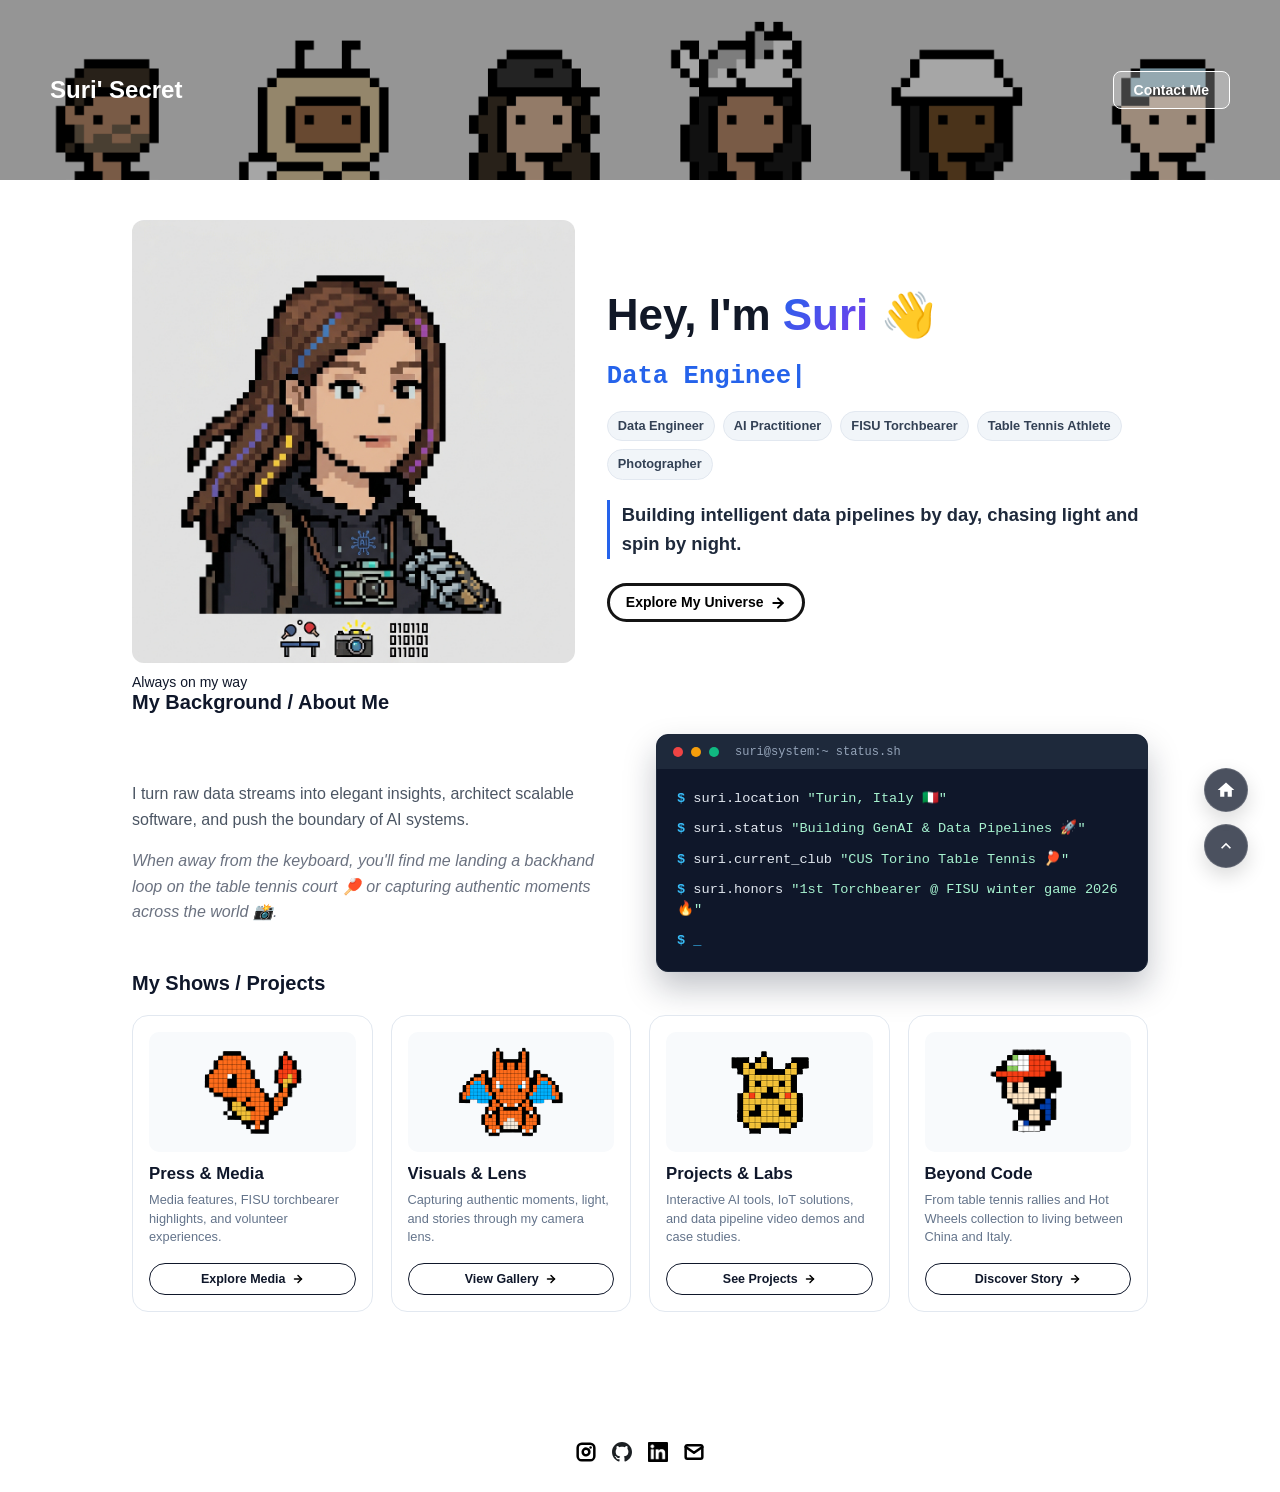
==== commit 77983a2f: "correct info" ====
--- a/index.html
+++ b/index.html
@@ -97,8 +97,8 @@
             <div class="terminal-body">
               <p><span class="prompt">$</span> suri.location <span class="val">"Turin, Italy 🇮🇹"</span></p>
               <p><span class="prompt">$</span> suri.status <span class="val">"Building GenAI & Data Pipelines 🚀"</span></p>
-              <p><span class="prompt">$</span> suri.current_club <span class="val">"CUS Torino ASD (D1/C2 League)"</span></p>
-              <p><span class="prompt">$</span> suri.fisu_honors <span class="val">"1st Torchbearer @ Torino 2026 🔥"</span></p>
+              <p><span class="prompt">$</span> suri.current_club <span class="val">"CUS Torino Table Tennis 🏓"</span></p>
+              <p><span class="prompt">$</span> suri.honors <span class="val">"1st Torchbearer @ FISU winter game 2026 🔥"</span></p>
               <p><span class="prompt">$</span> <span class="blink-cursor">_</span></p>
             </div>
           </div>
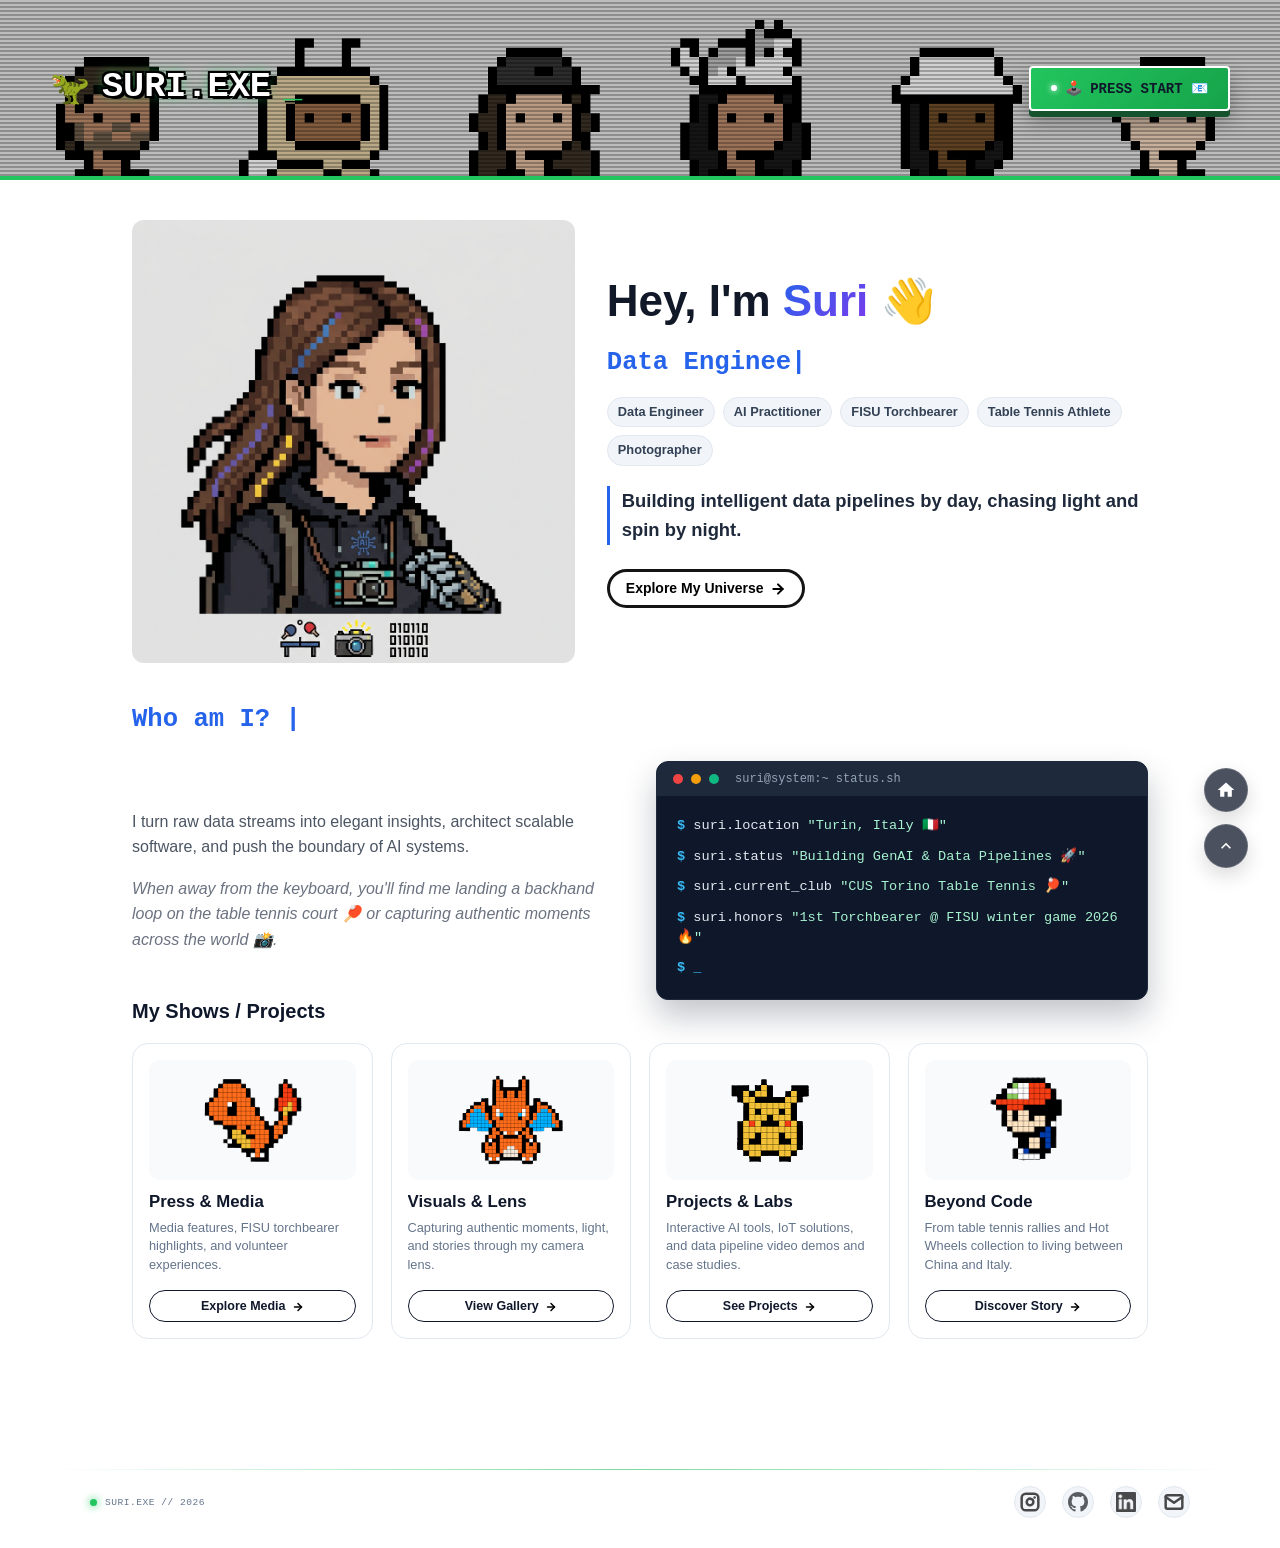
==== commit 7ea903ae: "Design the footer and navbar" ====
--- a/index.html
+++ b/index.html
@@ -17,10 +17,15 @@
     <!-- NAVBAR -->
     <div class="navbar">
       <a class="nav-title-link" href="./index.html">
-        <span class="nav-title">Suri' Secret</span>
+        <div class="pixel-brand">
+          <span class="pixel-icon">🦖</span>
+          <span class="nav-title">SURI.EXE</span>
+          <span class="pixel-blink">_</span>
+        </div>
       </a>
-      <a class="button" href="mailto:surichan.study@gmail.com">
-        <span class="button-text">Contact Me</span>
+      <a class="button pixel-arcade-btn" href="mailto:surichan.study@gmail.com">
+        <span class="btn-indicator"></span>
+        <span class="button-text">🕹️ PRESS START 📧</span>
       </a>
     </div>
 
@@ -31,8 +36,6 @@
       <div id="portfolio-header">
         <div id="portfolio-header-image-container">
           <img src="./assets/images/1.jpeg" class="portfolio-header-image" alt="Suri Profile">
-          <a class="no-underline" target="_blank" href="https://github.com/ChanSuri">
-            <span class="image-caption">Always on my way</span>
           </a>
         </div>
 
@@ -70,10 +73,14 @@
         </div>
       </div>
 
+        <h1 class="main-title">
+              <span class="typing-text-wrapper">Who am I?
+                <span id="typing-text"></span><span class="typing-cursor">|</span>
+              </span>
+        </h1>
+
       <!-- ABOUT SECTION WITH TECH TERMINAL (极客终端窗口) -->
       <div id="about-section">
-        <span class="subheader-text">My Background / About Me</span>
-        
         <div class="about-grid-container">
           <div class="about-section-content">
             <div class="body-text">
@@ -163,18 +170,27 @@
 
     <!-- FOOTER -->
     <div id="footer">
-      <a class="icon-link" target="_blank" href="https://www.instagram.com/sssuriiii/">
-        <img src="./assets/icons/instagram.svg" class="footer-icon" alt="Instagram"/>
-      </a>
-      <a class="icon-link" target="_blank" href="https://github.com/ChanSuri">
-        <img src="./assets/icons/github.svg" class="footer-icon" alt="GitHub"/>
-      </a>
-      <a class="icon-link" target="_blank" href="https://www.linkedin.com/in/shuruichen/">
-        <img src="./assets/icons/linkedin.png" class="footer-icon" alt="LinkedIn"/>
-      </a>
-      <a class="icon-link" href="mailto:surichan.study@gmail.com">
-        <img src="./assets/icons/mail.svg" class="footer-icon" alt="Mail"/>
-      </a>
+      <div class="footer-line"></div>
+      <div class="footer-content">
+        <div class="footer-tag">
+          <span class="footer-status-dot"></span>
+          <span>SURI.EXE // 2026</span>
+        </div>
+        <div class="footer-socials">
+          <a class="icon-link" target="_blank" href="https://www.instagram.com/sssuriiii/" title="Instagram">
+            <img src="./assets/icons/instagram.svg" class="footer-icon" alt="Instagram"/>
+          </a>
+          <a class="icon-link" target="_blank" href="https://github.com/ChanSuri" title="GitHub">
+            <img src="./assets/icons/github.svg" class="footer-icon" alt="GitHub"/>
+          </a>
+          <a class="icon-link" target="_blank" href="https://www.linkedin.com/in/shuruichen/" title="LinkedIn">
+            <img src="./assets/icons/linkedin.png" class="footer-icon" alt="LinkedIn"/>
+          </a>
+          <a class="icon-link" href="mailto:surichan.study@gmail.com" title="Email">
+            <img src="./assets/icons/mail.svg" class="footer-icon" alt="Mail"/>
+          </a>
+        </div>
+      </div>
     </div>
 
     <!-- 打字机效果脚本 -->
--- a/css/layout.css
+++ b/css/layout.css
@@ -23,9 +23,8 @@
   color: #0f172a;
 }
 
-
-/* =========================================================
-   Navbar Layout & Hero
+/* =========================================================
+   Navbar - 街机像素风高科技头部
 ========================================================= */
 
 .navbar {
@@ -42,17 +41,29 @@
   background-size: cover;
   background-position: center;
   background-repeat: no-repeat;
+  
+  /* 💡 关键点 1: 保证像素图片极其清晰细腻，不产生模糊混浊感 */
+  image-rendering: pixelated;
+  image-rendering: crisp-edges;
+
   z-index: 100;
   overflow: hidden;
-}
-
-/* 遮罩层 */
+  border-bottom: 4px solid #22c55e;
+}
+
+/* 2. CRT 显像管扫描线 + 提亮遮罩层 */
 .navbar::before {
   content: "";
   position: absolute;
   inset: 0;
-  background-color: rgba(0, 0, 0, 0.35);
+  /* 💡 关键点 2: 将黑色遮罩浓度从 0.45 降低到 0.15~0.2，并使用较浅的扫描线 */
+  background: linear-gradient(
+    rgba(18, 16, 16, 0) 50%, 
+    rgba(0, 0, 0, 0.25) 50%
+  ), rgba(0, 0, 0, 0.18); 
+  background-size: 100% 4px;
   z-index: 0;
+  pointer-events: none;
 }
 
 /* navbar 内元素浮到遮罩之上 */
@@ -61,38 +72,103 @@
   z-index: 1;
 }
 
-/* 导航标题 */
+/* 导航标题品牌包装 */
 .nav-title-link {
   text-decoration: none;
 }
 
+.pixel-brand {
+  display: flex;
+  align-items: center;
+  gap: 12px;
+}
+
+.pixel-icon {
+  font-size: 2rem;
+  animation: bounceDino 1s infinite alternate;
+}
+
+@keyframes bounceDino {
+  0% { transform: translateY(0); }
+  100% { transform: translateY(-6px); }
+}
+
 .nav-title {
-  font-size: 3.5rem;
-  font-weight: 700;
+  font-family: 'Press Start 2P', monospace, sans-serif !important;
+  font-size: 2.2rem !important;
+  font-weight: 400;
   color: #ffffff;
+  /* 💡 关键点 3: 背景变亮后，加深文字阴影（黑边）以保证极佳的可读性 */
+  text-shadow: 
+    3px 3px 0px #000000, 
+    -2px -2px 0px #000000,
+    2px -2px 0px #000000,
+    -2px 2px 0px #000000,
+    0 0 12px rgba(34, 197, 94, 0.8);
   line-height: 1;
 }
 
-
-/* =========================================================
-   Button Visual Override
-========================================================= */
-
-.navbar .button {
-  background-color: rgba(255, 255, 255, 0.25);
-  color: white;
-  border: 1px solid white;
-  padding: 10px 20px;
-  border-radius: 8px;
+/* 闪烁的光标 */
+.pixel-blink {
+  font-family: 'Press Start 2P', monospace;
+  font-size: 2rem;
+  color: #22c55e;
+  text-shadow: 2px 2px 0px #000000;
+  animation: pixelBlink 0.8s infinite steps(1);
+}
+
+@keyframes pixelBlink {
+  0%, 100% { opacity: 1; }
+  50% { opacity: 0; }
+}
+
+/* =========================================================
+   1. 真正的街机游戏风格按钮 (Arcade Press Start Button)
+========================================================= */
+
+.navbar .button.pixel-arcade-btn {
+  position: relative;
+  background: linear-gradient(135deg, #22c55e, #16a34a); /* 经典的街机绿茵开始键色 */
+  color: #0f172a;
+  border: 2px solid #ffffff;
+  padding: 12px 20px;
+  border-radius: 4px;
+  font-family: 'Press Start 2P', monospace;
+  font-size: 0.65rem;
   text-decoration: none;
-  font-weight: 600;
-  transition: all 0.3s ease;
-}
-
-.navbar .button:hover {
-  background-color: rgba(0, 0, 0, 0.6);
-}
-
+  font-weight: bold;
+  box-shadow: 0 6px 0 #14532d, 0 10px 20px rgba(0, 0, 0, 0.3); /* 强烈的物理街机键帽立体阴影 */
+  transition: all 0.08s ease;
+  display: flex;
+  align-items: center;
+  gap: 8px;
+}
+
+/* 按钮上的小 LED 闪烁灯 */
+.btn-indicator {
+  width: 6px;
+  height: 6px;
+  background-color: #ffffff;
+  border-radius: 50%;
+  box-shadow: 0 0 6px #ffffff;
+  animation: coinBlink 0.6s infinite alternate;
+}
+
+@keyframes coinBlink {
+  0% { opacity: 0.2; }
+  100% { opacity: 1; }
+}
+
+/* 模拟按下街机实体按键的机械下陷反馈 */
+.navbar .button.pixel-arcade-btn:hover {
+  transform: translateY(3px); /* 悬停时微微下浮 */
+  box-shadow: 0 3px 0 #14532d, 0 6px 12px rgba(0, 0, 0, 0.3);
+}
+
+.navbar .button.pixel-arcade-btn:active {
+  transform: translateY(6px); /* 点击瞬间彻底凹陷进面板 */
+  box-shadow: 0 0px 0 #14532d, 0 2px 4px rgba(0, 0, 0, 0.3);
+}
 
 /* =========================================================
    Main Page Layout (全站自适应统一标准)
@@ -327,6 +403,51 @@
 .blink-cursor {
   color: #38bdf8;
   animation: blink 0.8s infinite;
+}
+
+/* =========================================================
+   2. 网页日夜模式自动切换 (Auto Dark/Light Arcade Theme)
+========================================================= */
+
+/* 默认：根据操作系统的偏好自动适配（日间/夜间） */
+:root {
+  --bg-color: #ffffff;
+  --text-color: #0f172a;
+  --card-bg: #ffffff;
+  --card-border: #e2e8f0;
+  --sub-text: #64748b;
+}
+
+/* 如果系统开启了暗黑模式（Night Mode）或者当前时间在夜晚 */
+@media (prefers-color-scheme: dark) {
+  :root {
+    --bg-color: #090d16;
+    --text-color: #f8fafc;
+    --card-bg: #0f172a;
+    --card-border: #1e293b;
+    --sub-text: #94a3b8;
+  }
+}
+
+/* 将变量应用到全局网页世界 */
+body {
+  background-color: var(--bg-color);
+  color: var(--text-color);
+  transition: background-color 0.4s ease, color 0.4s ease;
+}
+
+/* 联动项目卡片、背景等自适应日夜 */
+.project-card, .video-card {
+  background-color: var(--card-bg) !important;
+  border-color: var(--card-border) !important;
+}
+
+.project-card .project-title, .video-meta h4 {
+  color: var(--text-color) !important;
+}
+
+.project-card .project-card-text, .video-meta p {
+  color: var(--sub-text) !important;
 }
 
 
@@ -809,4 +930,119 @@
     width: 40px;
     height: 40px;
   }
+}
+
+/* =========================================================
+   Footer 
+========================================================= */
+
+#footer {
+  margin-top: 100px;
+  padding: 30px 0 50px 0;
+  background-color: transparent !important;
+  display: flex;
+  flex-direction: column;
+  align-items: center;
+  gap: 20px;
+  width: 100%;
+}
+
+.footer-line {
+  width: 100%;
+  height: 1px;
+  background: linear-gradient(90deg, transparent, #22c55e, transparent);
+  opacity: 0.6;
+}
+
+.footer-content {
+  width: 100%;
+  max-width: 1200px;
+  padding: 0 40px;
+  display: flex;
+  justify-content: space-between;
+  align-items: center;
+}
+
+/* 像素极客签名 + 绿色呼吸小灯容器 */
+.footer-tag {
+  display: flex;
+  align-items: center;
+  gap: 8px;
+  font-family: 'Press Start 2P', monospace;
+  font-size: 0.6rem;
+  color: #64748b;
+  letter-spacing: 0.5px;
+}
+
+/* 绿色小灯（脉冲呼吸动画） */
+.footer-status-dot {
+  width: 7px;
+  height: 7px;
+  background-color: #22c55e;
+  border-radius: 50%;
+  box-shadow: 0 0 8px #22c55e;
+  animation: footerPulse 1.8s infinite ease-in-out;
+}
+
+@keyframes footerPulse {
+  0%, 100% {
+    transform: scale(1);
+    opacity: 1;
+    box-shadow: 0 0 6px #22c55e;
+  }
+  50% {
+    transform: scale(0.85);
+    opacity: 0.4;
+    box-shadow: 0 0 2px #22c55e;
+  }
+}
+
+/* 社交图标横向排列 */
+.footer-socials {
+  display: flex;
+  align-items: center;
+  gap: 16px;
+}
+
+.footer-socials .icon-link {
+  width: 32px;
+  height: 32px;
+  display: flex;
+  align-items: center;
+  justify-content: center;
+  border-radius: 50%;
+  background-color: #f1f5f9;
+  border: 1px solid #e2e8f0;
+  transition: all 0.2s cubic-bezier(0.4, 0, 0.2, 1);
+}
+
+.footer-icon {
+  width: 14px;
+  height: 14px;
+  opacity: 0.7;
+  transition: all 0.2s ease;
+}
+
+.footer-socials .icon-link:hover {
+  background-color: #0f172a;
+  border-color: #22c55e;
+  transform: translateY(-2px);
+  box-shadow: 0 4px 12px rgba(34, 197, 94, 0.2);
+}
+
+.footer-socials .icon-link:hover .footer-icon {
+  filter: brightness(0) invert(1);
+  opacity: 1;
+  transform: scale(1.1);
+}
+
+/* 响应式适配 */
+@media (max-width: 600px) {
+  .footer-content {
+    flex-direction: column;
+    gap: 16px;
+    align-items: center;
+    text-align: center;
+    padding: 0 20px;
+  }
 }
